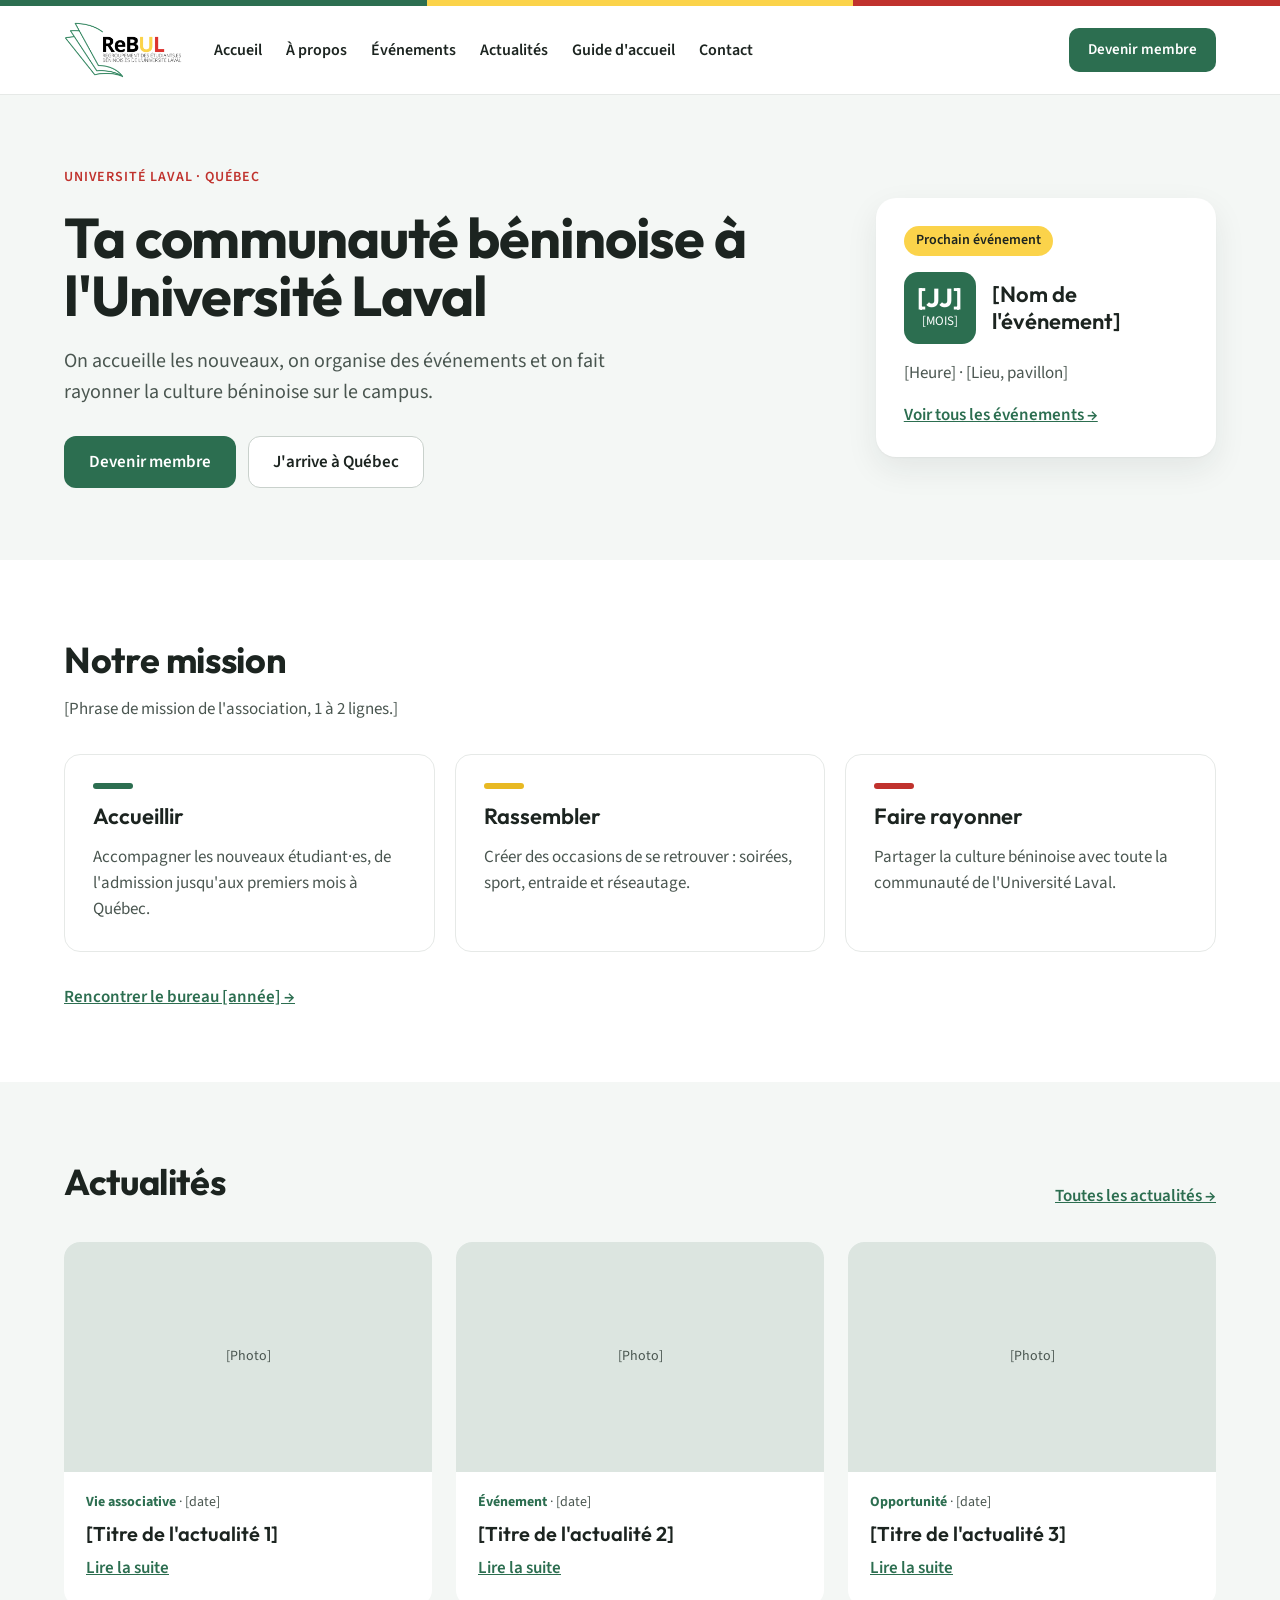
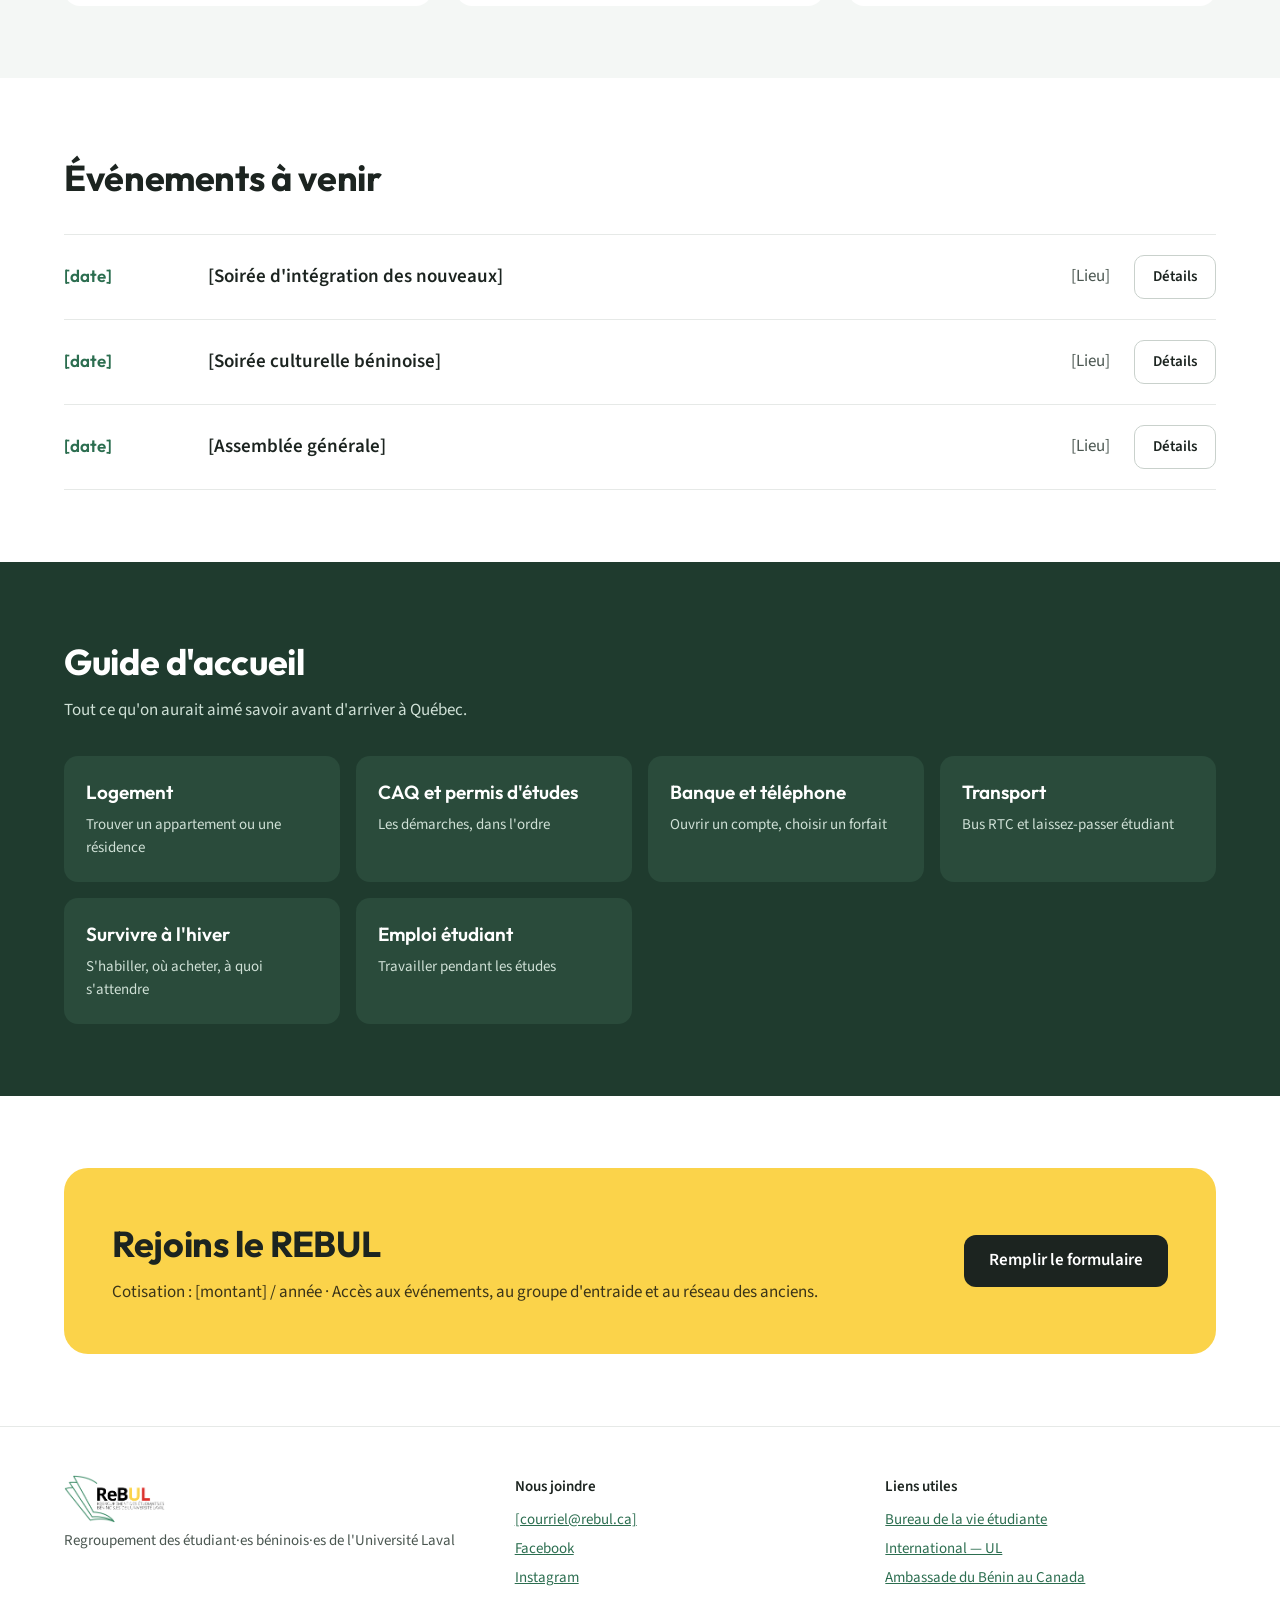
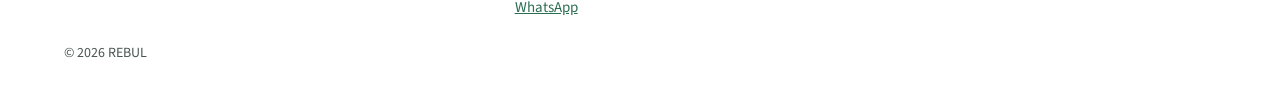
==== index.html @ 1919508f "Retirer le bouton Connexion de l'accueil" ====
<!doctype html>
<html lang="fr">
<head>
  <meta charset="utf-8">
  <meta name="viewport" content="width=device-width, initial-scale=1">
  <title>REBUL — Regroupement des étudiant·es béninois·es de l'Université Laval</title>
  <meta name="description" content="Le REBUL accueille les étudiant·es béninois·es à l'Université Laval, organise des événements et fait rayonner la culture béninoise sur le campus.">
  <link rel="icon" href="logo.png">
  <link rel="preconnect" href="https://fonts.googleapis.com">
  <link rel="preconnect" href="https://fonts.gstatic.com" crossorigin>
  <link href="https://fonts.googleapis.com/css2?family=Outfit:wght@500;600;700&family=Source+Sans+3:wght@400;600&display=swap" rel="stylesheet">
  <link rel="stylesheet" href="style.css">
</head>
<body>

<div class="tricolore" aria-hidden="true"><span></span><span></span><span></span></div>

<header class="entete">
  <div class="wrap">
    <a href="#accueil" class="logo"><img src="logo.png" alt="REBUL — Regroupement des étudiant·es béninois·es de l'Université Laval"></a>
    <nav class="nav" aria-label="Navigation principale">
      <a href="#accueil">Accueil</a>
      <a href="#apropos">À propos</a>
      <a href="#evenements">Événements</a>
      <a href="#actualites">Actualités</a>
      <a href="#guide">Guide d'accueil</a>
      <a href="#contact">Contact</a>
    </nav>
    <div class="actions">
      <a href="#adhesion" class="btn btn-plein">Devenir membre</a>
    </div>
  </div>
</header>

<main>
  <section id="accueil" class="section alt heros">
    <div class="wrap">
      <div class="heros-texte">
        <p class="surtitre">Université Laval · Québec</p>
        <h1>Ta communauté béninoise à l'Université Laval</h1>
        <p class="muted">On accueille les nouveaux, on organise des événements et on fait rayonner la culture béninoise sur le campus.</p>
        <div class="boutons">
          <a href="#adhesion" class="btn btn-lg btn-plein">Devenir membre</a>
          <a href="#guide" class="btn btn-lg btn-contour">J'arrive à Québec</a>
        </div>
      </div>
      <aside class="carte-evt" aria-label="Prochain événement">
        <span class="pastille">Prochain événement</span>
        <div class="evt-ligne">
          <div class="date-bloc"><b>[JJ]</b><small>[mois]</small></div>
          <h2>[Nom de l'événement]</h2>
        </div>
        <p class="muted">[Heure] · [Lieu, pavillon]</p>
        <a href="#evenements" class="lien-fort">Voir tous les événements →</a>
      </aside>
    </div>
  </section>

  <section id="apropos" class="section">
    <div class="wrap">
      <div class="intro">
        <h2 class="h2">Notre mission</h2>
        <p class="muted">[Phrase de mission de l'association, 1 à 2 lignes.]</p>
      </div>
      <div class="grille g3">
        <div class="valeur">
          <div class="barre" style="background: var(--vert)" aria-hidden="true"></div>
          <h3>Accueillir</h3>
          <p class="muted">Accompagner les nouveaux étudiant·es, de l'admission jusqu'aux premiers mois à Québec.</p>
        </div>
        <div class="valeur">
          <div class="barre" style="background: #E8B923" aria-hidden="true"></div>
          <h3>Rassembler</h3>
          <p class="muted">Créer des occasions de se retrouver : soirées, sport, entraide et réseautage.</p>
        </div>
        <div class="valeur">
          <div class="barre" style="background: var(--rouge)" aria-hidden="true"></div>
          <h3>Faire rayonner</h3>
          <p class="muted">Partager la culture béninoise avec toute la communauté de l'Université Laval.</p>
        </div>
      </div>
      <p style="margin-top: 32px"><a href="#apropos" class="lien-fort">Rencontrer le bureau [année] →</a></p>
    </div>
  </section>

  <section id="actualites" class="section alt">
    <div class="wrap">
      <div class="titre-ligne">
        <h2 class="h2">Actualités</h2>
        <a href="#actualites" class="lien-fort">Toutes les actualités →</a>
      </div>
      <div class="grille g-actu">
        <article class="actu">
          <div class="photo">[Photo]</div>
          <div class="corps">
            <p class="meta"><b>Vie associative</b> · [date]</p>
            <h3>[Titre de l'actualité 1]</h3>
            <a href="#actualites" class="lien-fort">Lire la suite</a>
          </div>
        </article>
        <article class="actu">
          <div class="photo">[Photo]</div>
          <div class="corps">
            <p class="meta"><b>Événement</b> · [date]</p>
            <h3>[Titre de l'actualité 2]</h3>
            <a href="#actualites" class="lien-fort">Lire la suite</a>
          </div>
        </article>
        <article class="actu">
          <div class="photo">[Photo]</div>
          <div class="corps">
            <p class="meta"><b>Opportunité</b> · [date]</p>
            <h3>[Titre de l'actualité 3]</h3>
            <a href="#actualites" class="lien-fort">Lire la suite</a>
          </div>
        </article>
      </div>
    </div>
  </section>

  <section id="evenements" class="section">
    <div class="wrap">
      <h2 class="h2" style="margin-bottom: 28px">Événements à venir</h2>
      <div class="evts">
        <div class="evt">
          <span class="quand">[date]</span>
          <span class="quoi">[Soirée d'intégration des nouveaux]</span>
          <span class="muted">[Lieu]</span>
          <a href="#evenements" class="btn btn-contour">Détails</a>
        </div>
        <div class="evt">
          <span class="quand">[date]</span>
          <span class="quoi">[Soirée culturelle béninoise]</span>
          <span class="muted">[Lieu]</span>
          <a href="#evenements" class="btn btn-contour">Détails</a>
        </div>
        <div class="evt">
          <span class="quand">[date]</span>
          <span class="quoi">[Assemblée générale]</span>
          <span class="muted">[Lieu]</span>
          <a href="#evenements" class="btn btn-contour">Détails</a>
        </div>
      </div>
    </div>
  </section>

  <section id="guide" class="section guide">
    <div class="wrap">
      <div class="intro">
        <h2 class="h2">Guide d'accueil</h2>
        <p class="muted">Tout ce qu'on aurait aimé savoir avant d'arriver à Québec.</p>
      </div>
      <div class="grille g-guide">
        <a href="#guide" class="tuile"><b>Logement</b><span>Trouver un appartement ou une résidence</span></a>
        <a href="#guide" class="tuile"><b>CAQ et permis d'études</b><span>Les démarches, dans l'ordre</span></a>
        <a href="#guide" class="tuile"><b>Banque et téléphone</b><span>Ouvrir un compte, choisir un forfait</span></a>
        <a href="#guide" class="tuile"><b>Transport</b><span>Bus RTC et laissez-passer étudiant</span></a>
        <a href="#guide" class="tuile"><b>Survivre à l'hiver</b><span>S'habiller, où acheter, à quoi s'attendre</span></a>
        <a href="#guide" class="tuile"><b>Emploi étudiant</b><span>Travailler pendant les études</span></a>
      </div>
    </div>
  </section>

  <section id="adhesion" class="section">
    <div class="wrap">
      <div class="bandeau">
        <div>
          <h2 class="h2">Rejoins le REBUL</h2>
          <p>Cotisation : [montant] / année · Accès aux événements, au groupe d'entraide et au réseau des anciens.</p>
        </div>
        <a href="#adhesion" class="btn btn-lg btn-noir">Remplir le formulaire</a>
      </div>
    </div>
  </section>
</main>

<footer id="contact" class="pied">
  <div class="wrap">
    <div class="cols">
      <div class="col">
        <img src="logo.png" alt="REBUL" class="logo-pied">
        <p class="muted">Regroupement des étudiant·es béninois·es de l'Université Laval</p>
      </div>
      <div class="col">
        <h3>Nous joindre</h3>
        <a href="mailto:[courriel@rebul.ca]">[courriel@rebul.ca]</a>
        <a href="#">Facebook</a>
        <a href="#">Instagram</a>
        <a href="#">WhatsApp</a>
      </div>
      <div class="col">
        <h3>Liens utiles</h3>
        <a href="https://www.bve.ulaval.ca/">Bureau de la vie étudiante</a>
        <a href="https://www.ulaval.ca/international">International — UL</a>
        <a href="#">Ambassade du Bénin au Canada</a>
      </div>
    </div>
    <p class="copy">© <span id="annee">2026</span> REBUL</p>
  </div>
</footer>

<script>document.getElementById('annee').textContent = new Date().getFullYear();</script>
</body>
</html>
---- style.css ----
:root {
  --vert: #2C6E50;
  --vert-fonce: #1F5039;
  --vert-nuit: #1F3B2E;
  --vert-carte: #2A4B3B;
  --jaune: #FBD34A;
  --rouge: #C0322D;
  --encre: #1C2420;
  --texte-2: #4A5650;
  --clair: #CFE0D6;
  --fond-2: #F4F7F5;
  --bord: #E6E9E7;
  --bord-2: #C9D1CC;
  --champ: #B9C3BD;
}

* { box-sizing: border-box; }
body {
  margin: 0;
  font-family: 'Source Sans 3', system-ui, sans-serif;
  color: var(--encre);
  background: #fff;
  font-size: 17px;
  line-height: 1.55;
}
h1, h2, h3 { font-family: 'Outfit', sans-serif; margin: 0; }
p { margin: 0; }
a { color: var(--vert); }
a:hover { color: var(--vert-fonce); }
img { max-width: 100%; }

.wrap { max-width: 1200px; margin: 0 auto; padding: 0 24px; }
.section { padding: 72px 0; }
.alt { background: var(--fond-2); }
.muted { color: var(--texte-2); }
.stack { display: flex; flex-direction: column; gap: 16px; }
.h2 { font-size: 36px; font-weight: 700; letter-spacing: -0.01em; }
.intro { max-width: 680px; display: flex; flex-direction: column; gap: 8px; margin-bottom: 32px; }
.lien-fort { font-weight: 600; }

.tricolore { display: flex; height: 6px; }
.tricolore span { flex: 1; }
.tricolore span:nth-child(1) { background: var(--vert); }
.tricolore span:nth-child(2) { background: var(--jaune); }
.tricolore span:nth-child(3) { background: var(--rouge); }

/* Boutons */
.btn {
  display: inline-flex; align-items: center; justify-content: center; gap: 8px;
  min-height: 44px; padding: 0 18px; border-radius: 10px;
  font: inherit; font-weight: 600; font-size: 15px; text-decoration: none; cursor: pointer;
  border: 1px solid transparent;
}
.btn-lg { min-height: 52px; padding: 0 24px; border-radius: 12px; font-size: 17px; }
.btn-plein { background: var(--vert); color: #fff; }
.btn-plein:hover { background: var(--vert-fonce); color: #fff; }
.btn-contour { background: #fff; border-color: var(--bord-2); color: var(--encre); }
.btn-contour:hover { border-color: var(--encre); color: var(--encre); }
.btn-noir { background: var(--encre); color: #fff; }
.btn-noir:hover { background: #000; color: #fff; }

/* En-tête */
.entete { border-bottom: 1px solid var(--bord); background: #fff; }
.entete .wrap { display: flex; flex-wrap: wrap; align-items: center; gap: 16px 32px; padding-top: 16px; padding-bottom: 16px; }
.entete .logo img { height: 56px; width: auto; display: block; }
.nav { flex: 1 1 400px; display: flex; flex-wrap: wrap; gap: 4px 24px; font-weight: 600; font-size: 16px; }
.nav a { color: var(--encre); text-decoration: none; padding: 10px 0; }
.nav a:hover { color: var(--vert); }
.actions { display: flex; gap: 12px; align-items: center; }

/* Héros */
.heros .wrap { display: flex; flex-wrap: wrap; gap: 48px; align-items: center; }
.heros-texte { flex: 999 1 520px; min-width: 0; display: flex; flex-direction: column; gap: 20px; }
.surtitre { font-weight: 600; color: var(--rouge); letter-spacing: 0.06em; text-transform: uppercase; font-size: 14px; }
.heros h1 { font-weight: 700; font-size: clamp(38px, 6vw, 56px); line-height: 1.05; letter-spacing: -0.02em; }
.heros-texte .muted { font-size: 20px; max-width: 560px; }
.boutons { display: flex; flex-wrap: wrap; gap: 12px; margin-top: 8px; }

.carte-evt {
  flex: 1 1 340px; background: #fff; border-radius: 20px; padding: 28px;
  box-shadow: 0 1px 2px rgba(0,0,0,.04), 0 12px 32px rgba(28,36,32,.08);
  display: flex; flex-direction: column; gap: 16px;
}
.pastille { align-self: flex-start; padding: 4px 12px; border-radius: 999px; background: var(--jaune); font-weight: 600; font-size: 14px; }
.evt-ligne { display: flex; gap: 16px; align-items: center; }
.date-bloc {
  width: 72px; height: 72px; border-radius: 14px; background: var(--vert); color: #fff; flex-shrink: 0;
  display: flex; flex-direction: column; align-items: center; justify-content: center;
}
.date-bloc b { font-family: 'Outfit', sans-serif; font-size: 26px; line-height: 1; }
.date-bloc small { font-size: 13px; text-transform: uppercase; }
.carte-evt h2 { font-size: 22px; font-weight: 600; line-height: 1.25; }

/* Grilles */
.grille { display: grid; gap: 20px; }
.g3 { grid-template-columns: repeat(auto-fit, minmax(260px, 1fr)); }
.g-actu { grid-template-columns: repeat(auto-fit, minmax(280px, 1fr)); gap: 24px; }
.g-guide { grid-template-columns: repeat(auto-fit, minmax(240px, 1fr)); gap: 16px; }

.valeur { padding: 28px; border-radius: 16px; border: 1px solid var(--bord); display: flex; flex-direction: column; gap: 10px; }
.valeur .barre { width: 40px; height: 6px; border-radius: 3px; }
.valeur h3 { font-size: 22px; font-weight: 600; }

.titre-ligne { display: flex; flex-wrap: wrap; justify-content: space-between; align-items: flex-end; gap: 12px; margin-bottom: 32px; }

.actu { background: #fff; border-radius: 16px; overflow: hidden; display: flex; flex-direction: column; }
.actu .photo { aspect-ratio: 16 / 10; background: #DCE5E0; display: flex; align-items: center; justify-content: center; color: var(--texte-2); font-size: 14px; }
.actu .photo img { width: 100%; height: 100%; object-fit: cover; }
.actu .corps { padding: 20px 22px 24px; display: flex; flex-direction: column; gap: 8px; }
.actu .meta { font-size: 14px; color: var(--texte-2); }
.actu .meta b { color: var(--vert); }
.actu h3 { font-size: 20px; font-weight: 600; line-height: 1.3; }

.evts { border-top: 1px solid var(--bord); }
.evt { display: flex; flex-wrap: wrap; align-items: center; gap: 12px 24px; padding: 20px 0; border-bottom: 1px solid var(--bord); }
.evt .quand { font-family: 'Outfit', sans-serif; font-weight: 600; color: var(--vert); min-width: 120px; }
.evt .quoi { flex: 1 1 280px; font-weight: 600; font-size: 19px; }

.guide { background: var(--vert-nuit); color: #fff; }
.guide .muted { color: var(--clair); }
.tuile { display: flex; flex-direction: column; gap: 6px; padding: 22px; border-radius: 14px; background: var(--vert-carte); color: #fff; text-decoration: none; }
.tuile:hover { background: #335A47; color: #fff; }
.tuile b { font-family: 'Outfit', sans-serif; font-size: 19px; font-weight: 600; }
.tuile span { color: var(--clair); font-size: 15px; }

.bandeau { background: var(--jaune); border-radius: 24px; padding: 48px; display: flex; flex-wrap: wrap; gap: 24px; align-items: center; justify-content: space-between; }
.bandeau > div { flex: 1 1 420px; display: flex; flex-direction: column; gap: 8px; }
.bandeau p { color: #3A3418; }

.pied { border-top: 1px solid var(--bord); }
.pied .cols { display: flex; flex-wrap: wrap; gap: 40px; justify-content: space-between; padding: 48px 0 24px; }
.pied .col { flex: 1 1 200px; display: flex; flex-direction: column; gap: 6px; font-size: 15px; }
.pied .col:first-child { flex-basis: 280px; }
.pied h3 { font-family: inherit; font-size: 15px; font-weight: 600; margin-bottom: 4px; }
.pied .logo-pied { height: 48px; width: auto; align-self: flex-start; }
.pied .copy { padding-bottom: 32px; color: var(--texte-2); font-size: 14px; }

/* Formulaires */
.champ { display: flex; flex-direction: column; gap: 6px; }
.champ label, .champ .etiquette { font-weight: 600; font-size: 15px; }
.champ input, .champ select, .champ textarea {
  height: 48px; padding: 0 14px; border-radius: 10px; border: 1px solid var(--champ);
  font: inherit; font-size: 16px; color: var(--encre); background: #fff;
}
.champ textarea { height: auto; padding: 14px; resize: vertical; }
.champ input:focus, .champ select:focus, .champ textarea:focus { outline: 2px solid var(--vert); outline-offset: 1px; }

/* Connexion */
.connexion { min-height: 100vh; display: flex; flex-wrap: wrap; }
.connexion .gauche { flex: 1 1 420px; background: var(--vert-nuit); color: #fff; padding: 56px 48px; display: flex; flex-direction: column; justify-content: space-between; gap: 40px; }
.connexion .gauche a { color: var(--clair); text-decoration: none; font-weight: 600; font-size: 15px; }
.connexion .gauche h1 { font-size: 44px; line-height: 1.1; letter-spacing: -0.02em; }
.connexion .gauche p { color: var(--clair); font-size: 19px; }
.connexion .gauche .tricolore { width: 120px; border-radius: 3px; overflow: hidden; }
.connexion .droite { flex: 1 1 420px; display: flex; align-items: center; justify-content: center; padding: 56px 24px; }
.connexion form { width: 100%; max-width: 400px; display: flex; flex-direction: column; gap: 20px; }
.connexion form img { height: 64px; width: auto; align-self: flex-start; }
.case { display: flex; align-items: center; gap: 10px; font-size: 15px; min-height: 44px; }
.case input { width: 18px; height: 18px; accent-color: var(--vert); }

/* Publier */
.admin { background: var(--fond-2); min-height: 100vh; font-size: 16px; }
.admin-entete { background: #fff; border-bottom: 1px solid var(--bord); padding: 12px 24px; display: flex; flex-wrap: wrap; align-items: center; justify-content: space-between; gap: 12px; }
.admin-entete img { height: 40px; width: auto; }
.admin-entete .gauche, .admin-entete .droite { display: flex; align-items: center; gap: 16px; }
.avatar { width: 36px; height: 36px; border-radius: 50%; background: var(--jaune); display: flex; align-items: center; justify-content: center; font-weight: 600; font-size: 14px; }
.admin-corps { display: flex; flex-wrap: wrap; gap: 24px; padding: 24px; max-width: 1360px; margin: 0 auto; }
.admin-menu { flex: 1 1 200px; display: flex; flex-direction: column; gap: 4px; }
.admin-menu a { display: flex; align-items: center; min-height: 44px; padding: 0 14px; border-radius: 10px; color: var(--encre); text-decoration: none; font-weight: 600; }
.admin-menu a:hover { background: #E6ECE8; }
.admin-menu a.actif { background: var(--vert); color: #fff; }
.admin-main { flex: 999 1 560px; min-width: 0; display: flex; flex-direction: column; gap: 20px; }
.admin-main h1 { font-size: 30px; }
.panneau { background: #fff; border-radius: 16px; padding: 28px; display: flex; flex-direction: column; gap: 20px; }
.deux { display: grid; grid-template-columns: repeat(auto-fit, minmax(200px, 1fr)); gap: 16px; }
.depot { display: flex; flex-direction: column; align-items: center; justify-content: center; gap: 6px; height: 140px; border-radius: 12px; border: 2px dashed var(--champ); background: #F8FAF9; color: var(--texte-2); cursor: pointer; text-align: center; }
.depot b { color: var(--vert); }
.depot input { display: none; }
.editeur { border: 1px solid var(--champ); border-radius: 10px; overflow: hidden; }
.outils { display: flex; gap: 2px; padding: 6px; border-bottom: 1px solid var(--bord); background: #F8FAF9; }
.outils button { width: 44px; height: 36px; border: none; background: transparent; border-radius: 6px; cursor: pointer; color: var(--encre); font: inherit; display: flex; align-items: center; justify-content: center; }
.outils button:hover { background: #E6ECE8; }
.editeur textarea { display: block; width: 100%; border: none; padding: 14px; font: inherit; resize: vertical; }
.editeur textarea:focus { outline: none; }
.admin-cote { flex: 1 1 280px; display: flex; flex-direction: column; gap: 12px; }
.admin-cote h2 { font-size: 20px; font-weight: 600; }
.pub { background: #fff; border-radius: 12px; padding: 14px 16px; display: flex; flex-direction: column; gap: 6px; }
.pub b { font-weight: 600; }
.pub div { display: flex; justify-content: space-between; align-items: center; font-size: 14px; color: var(--texte-2); }
.etat { padding: 2px 10px; border-radius: 999px; font-weight: 600; }
.etat-ok { background: #DDEFE5; color: var(--vert-fonce); }
.etat-brouillon { background: #FDF0C2; color: #5C4A08; }
.avis { background: #FDF0C2; color: #5C4A08; border-radius: 10px; padding: 12px 16px; font-size: 15px; }

@media (max-width: 600px) {
  .section { padding: 48px 0; }
  .bandeau { padding: 32px 24px; }
  .connexion .gauche { padding: 40px 24px; }
  .connexion .gauche h1 { font-size: 34px; }
}
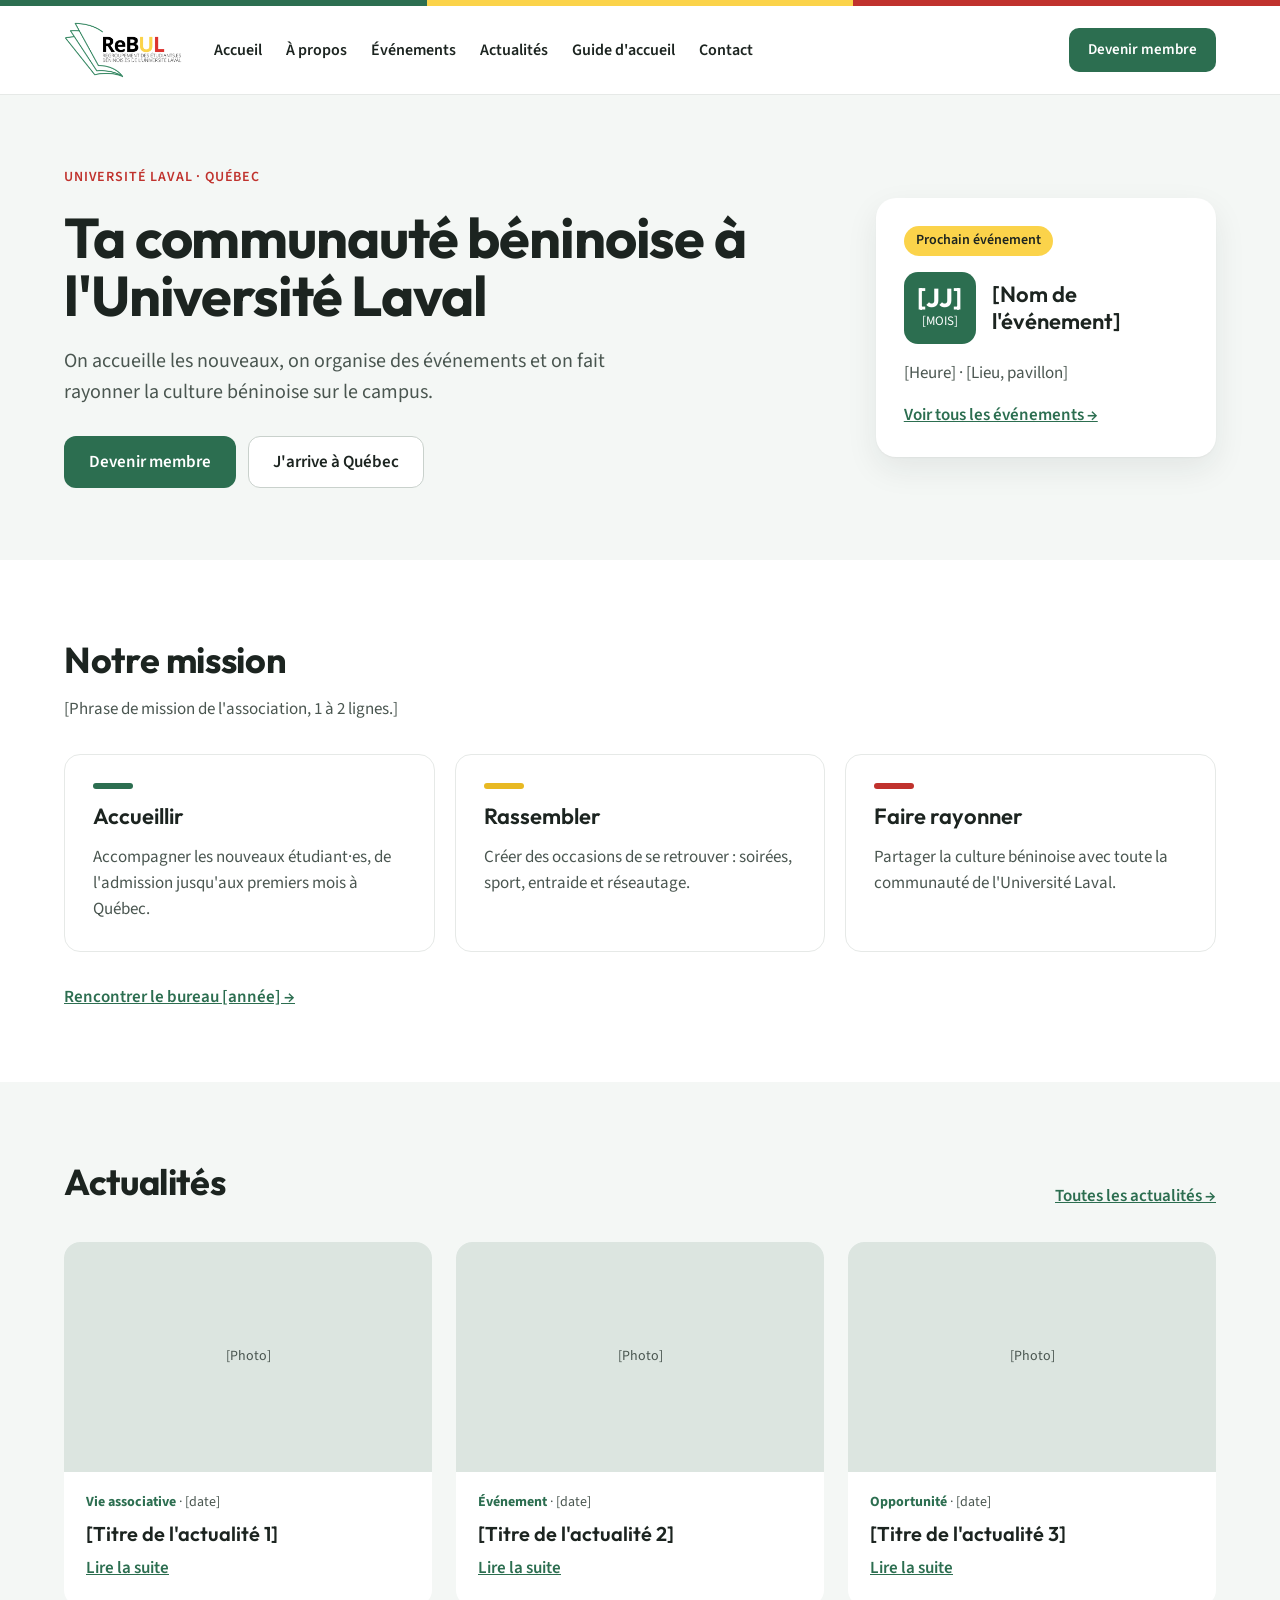
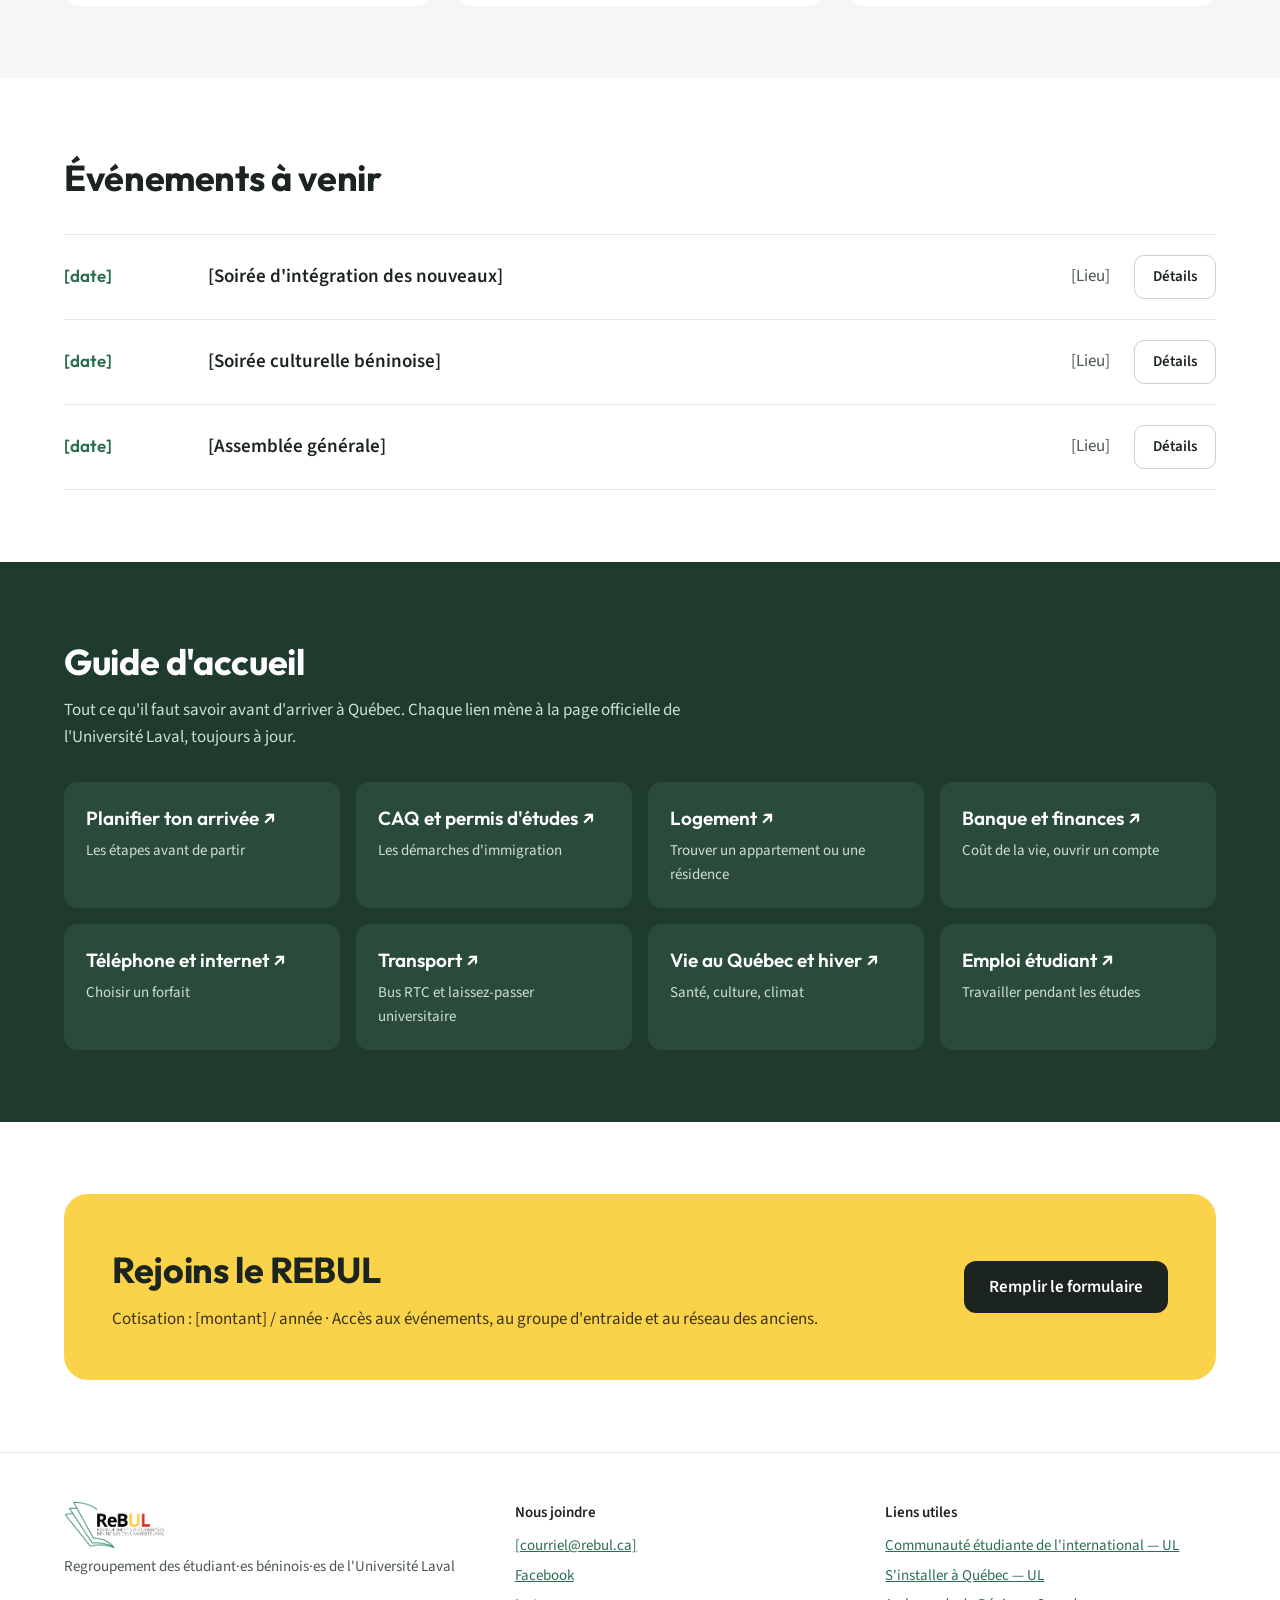
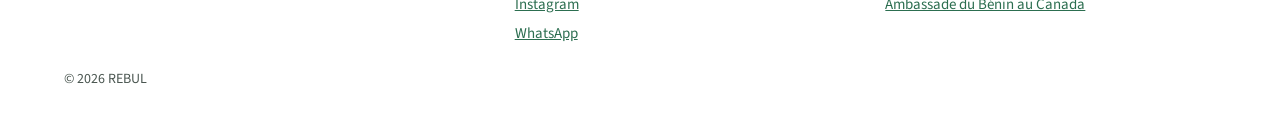
==== commit a7c4d1b2: "Guide d'accueil : liens vers les pages officielles de l'Université Laval" ====
--- a/index.html
+++ b/index.html
@@ -148,15 +148,17 @@
     <div class="wrap">
       <div class="intro">
         <h2 class="h2">Guide d'accueil</h2>
-        <p class="muted">Tout ce qu'on aurait aimé savoir avant d'arriver à Québec.</p>
+        <p class="muted">Tout ce qu'il faut savoir avant d'arriver à Québec. Chaque lien mène à la page officielle de l'Université Laval, toujours à jour.</p>
       </div>
       <div class="grille g-guide">
-        <a href="#guide" class="tuile"><b>Logement</b><span>Trouver un appartement ou une résidence</span></a>
-        <a href="#guide" class="tuile"><b>CAQ et permis d'études</b><span>Les démarches, dans l'ordre</span></a>
-        <a href="#guide" class="tuile"><b>Banque et téléphone</b><span>Ouvrir un compte, choisir un forfait</span></a>
-        <a href="#guide" class="tuile"><b>Transport</b><span>Bus RTC et laissez-passer étudiant</span></a>
-        <a href="#guide" class="tuile"><b>Survivre à l'hiver</b><span>S'habiller, où acheter, à quoi s'attendre</span></a>
-        <a href="#guide" class="tuile"><b>Emploi étudiant</b><span>Travailler pendant les études</span></a>
+        <a href="https://www.ulaval.ca/espace-etudiant/communaute-etudiante-de-linternational/planifier-votre-arrivee-au-canada" target="_blank" rel="noopener" class="tuile"><b>Planifier ton arrivée ↗</b><span>Les étapes avant de partir</span></a>
+        <a href="https://www.ulaval.ca/international/immigration/programme-detudes-ou-dechange-de-plus-de-6-mois" target="_blank" rel="noopener" class="tuile"><b>CAQ et permis d'études ↗</b><span>Les démarches d'immigration</span></a>
+        <a href="https://www.ulaval.ca/espace-etudiant/sinstaller-a-quebec/trouver-un-logement" target="_blank" rel="noopener" class="tuile"><b>Logement ↗</b><span>Trouver un appartement ou une résidence</span></a>
+        <a href="https://www.ulaval.ca/espace-etudiant/communaute-etudiante-de-linternational/vie-et-culture-au-quebec/gestion-de-ses-finances-au-quebec" target="_blank" rel="noopener" class="tuile"><b>Banque et finances ↗</b><span>Coût de la vie, ouvrir un compte</span></a>
+        <a href="https://www.ulaval.ca/espace-etudiant/sinstaller-a-quebec/internet-et-telephonie" target="_blank" rel="noopener" class="tuile"><b>Téléphone et internet ↗</b><span>Choisir un forfait</span></a>
+        <a href="https://www.ulaval.ca/espace-etudiant/transport-et-deplacements" target="_blank" rel="noopener" class="tuile"><b>Transport ↗</b><span>Bus RTC et laissez-passer universitaire</span></a>
+        <a href="https://www.ulaval.ca/espace-etudiant/communaute-etudiante-de-linternational/vie-et-culture-au-quebec" target="_blank" rel="noopener" class="tuile"><b>Vie au Québec et hiver ↗</b><span>Santé, culture, climat</span></a>
+        <a href="https://www.ulaval.ca/international/immigration/travailler-durant-vos-etudes" target="_blank" rel="noopener" class="tuile"><b>Emploi étudiant ↗</b><span>Travailler pendant les études</span></a>
       </div>
     </div>
   </section>
@@ -190,8 +192,8 @@
       </div>
       <div class="col">
         <h3>Liens utiles</h3>
-        <a href="https://www.bve.ulaval.ca/">Bureau de la vie étudiante</a>
-        <a href="https://www.ulaval.ca/international">International — UL</a>
+        <a href="https://www.ulaval.ca/espace-etudiant/communaute-etudiante-de-linternational" target="_blank" rel="noopener">Communauté étudiante de l'international — UL</a>
+        <a href="https://www.ulaval.ca/espace-etudiant/sinstaller-a-quebec" target="_blank" rel="noopener">S'installer à Québec — UL</a>
         <a href="#">Ambassade du Bénin au Canada</a>
       </div>
     </div>
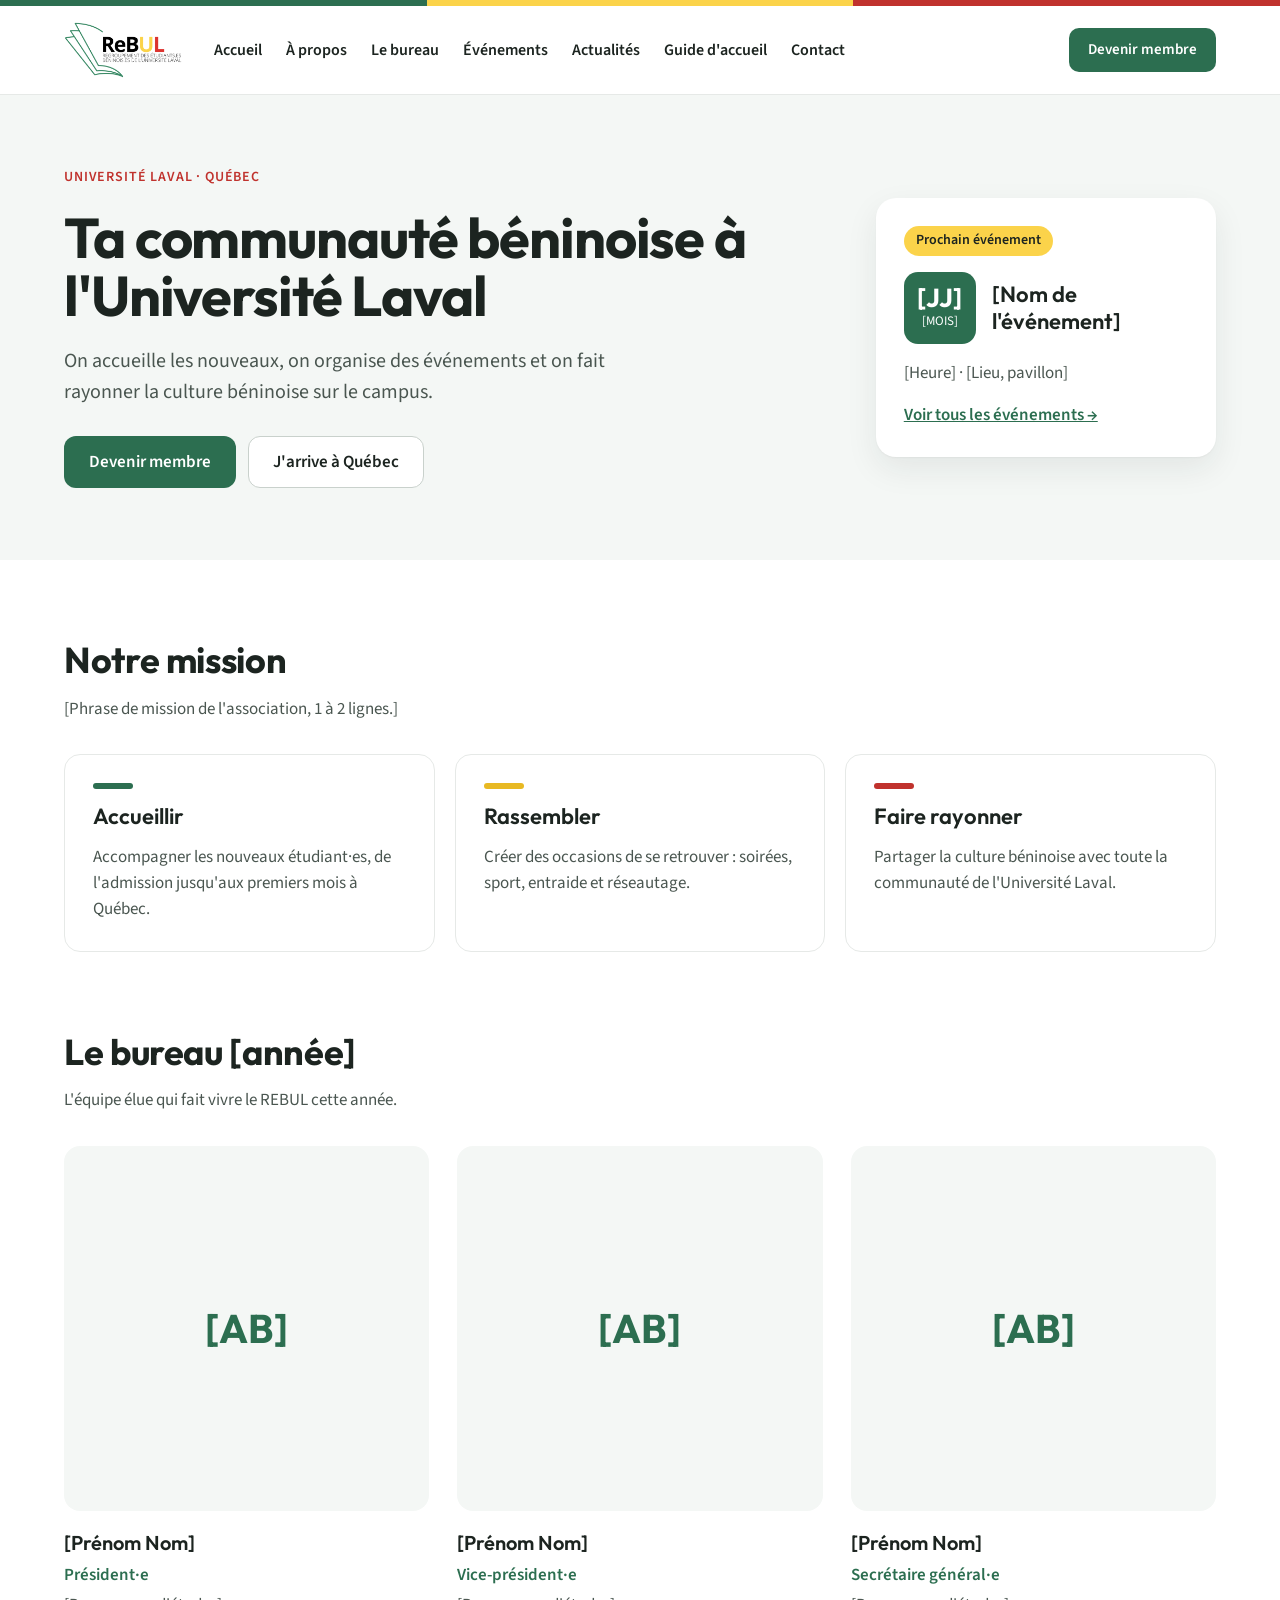
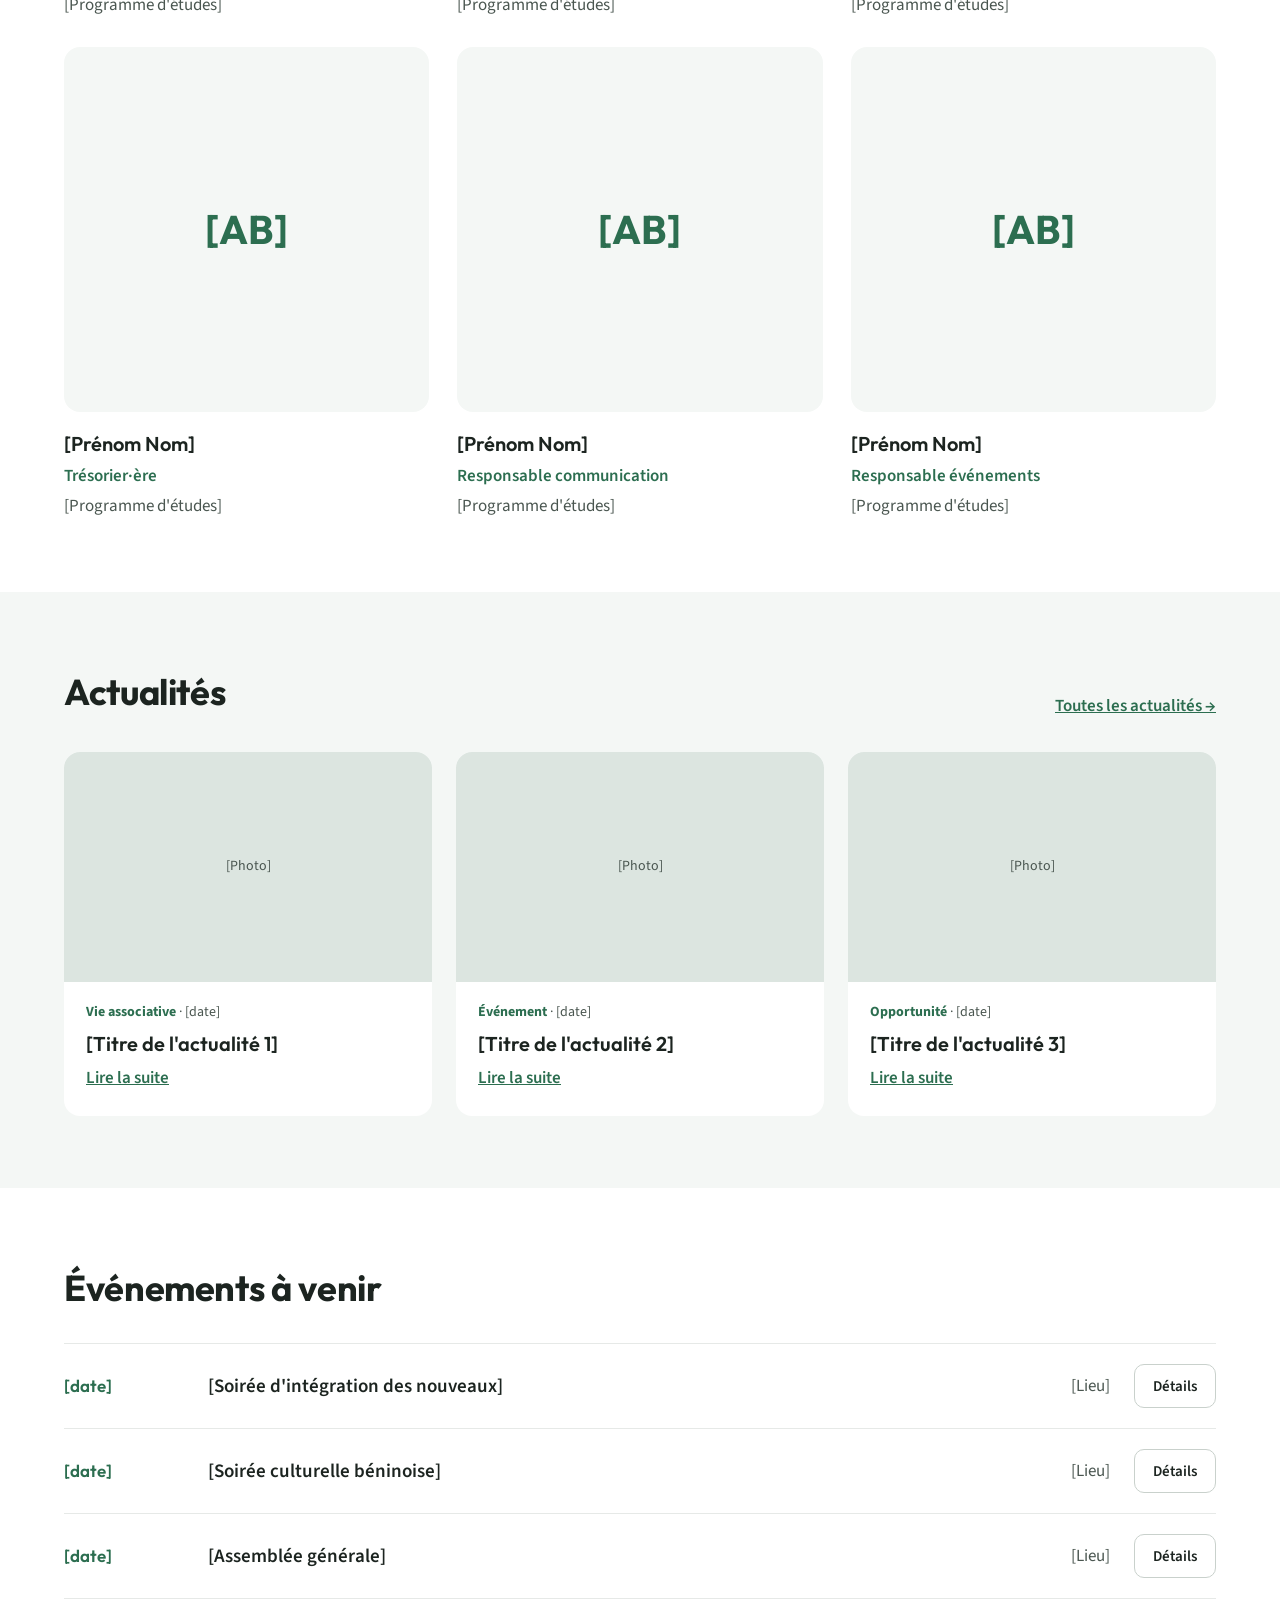
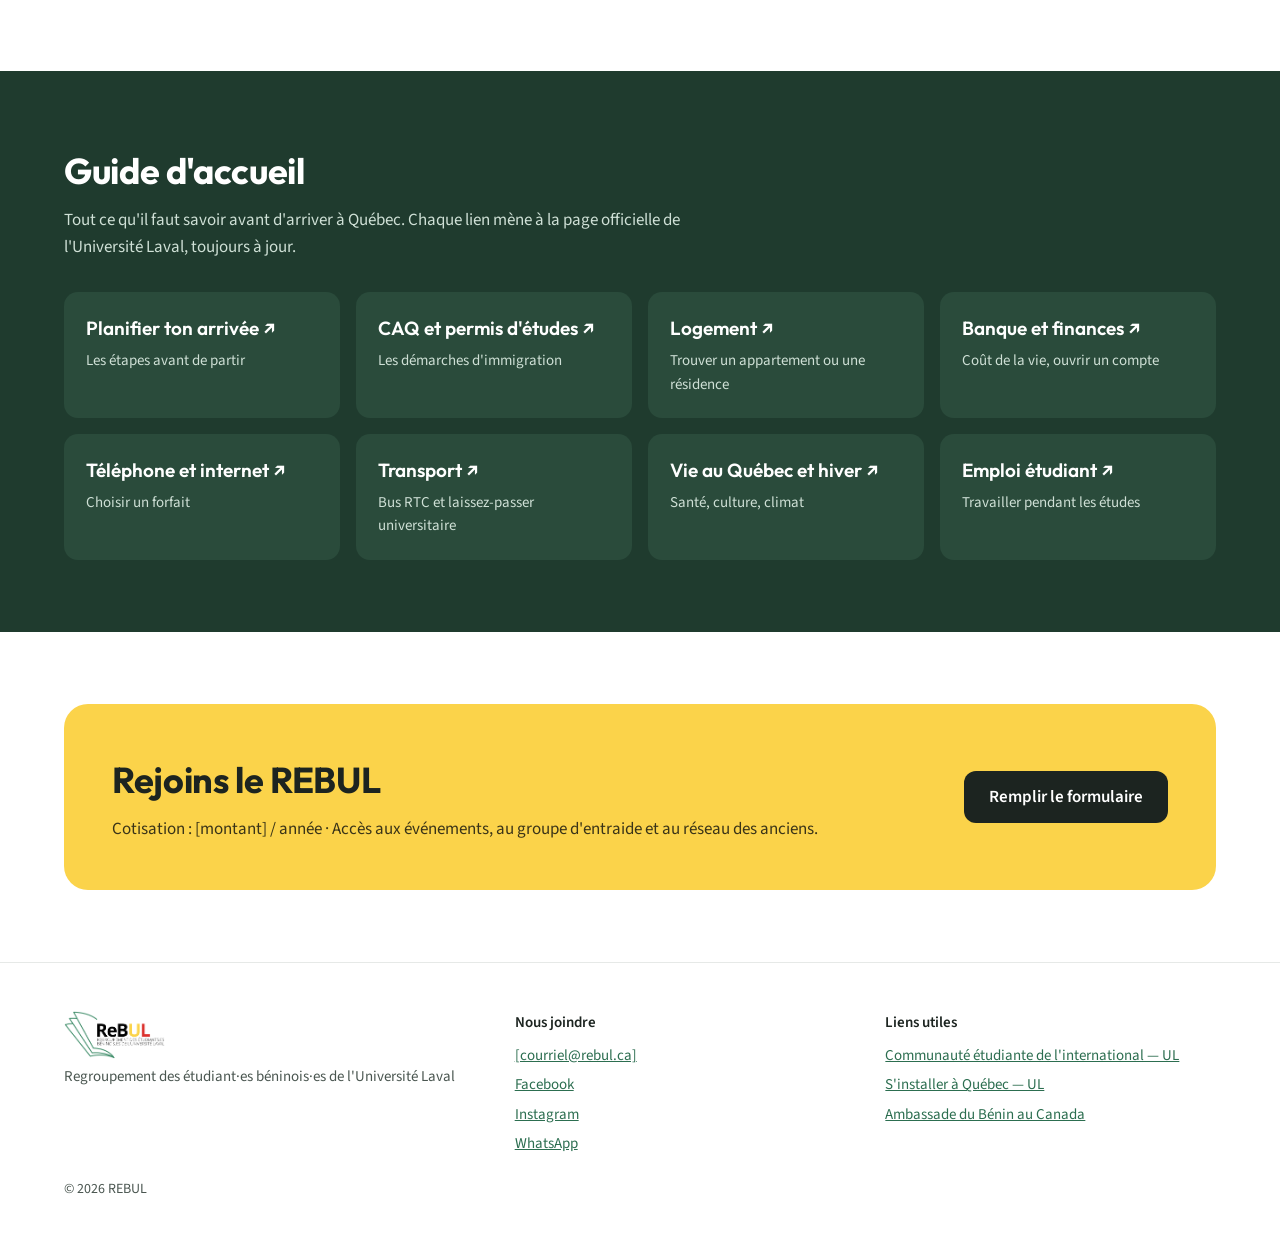
==== commit 0e11e603: "Ajouter la section Le bureau avec photos" ====
--- a/index.html
+++ b/index.html
@@ -21,6 +21,7 @@
     <nav class="nav" aria-label="Navigation principale">
       <a href="#accueil">Accueil</a>
       <a href="#apropos">À propos</a>
+      <a href="#bureau">Le bureau</a>
       <a href="#evenements">Événements</a>
       <a href="#actualites">Actualités</a>
       <a href="#guide">Guide d'accueil</a>
@@ -79,7 +80,55 @@
           <p class="muted">Partager la culture béninoise avec toute la communauté de l'Université Laval.</p>
         </div>
       </div>
-      <p style="margin-top: 32px"><a href="#apropos" class="lien-fort">Rencontrer le bureau [année] →</a></p>
+    </div>
+  </section>
+
+  <!-- BUREAU : pour mettre une photo, déposer le fichier sur GitHub avec le nom indiqué dans src (ex. bureau-president.jpg).
+       Tant que la photo n'existe pas, les initiales s'affichent. -->
+  <section id="bureau" class="section">
+    <div class="wrap">
+      <div class="intro">
+        <h2 class="h2">Le bureau [année]</h2>
+        <p class="muted">L'équipe élue qui fait vivre le REBUL cette année.</p>
+      </div>
+      <div class="grille g-bureau">
+        <article class="membre">
+          <div class="membre-photo"><span aria-hidden="true">[AB]</span><img src="bureau-president.jpg" alt="Photo de [Prénom Nom]" onerror="this.remove()"></div>
+          <h3>[Prénom Nom]</h3>
+          <p class="role">Président·e</p>
+          <p class="muted">[Programme d'études]</p>
+        </article>
+        <article class="membre">
+          <div class="membre-photo"><span aria-hidden="true">[AB]</span><img src="bureau-vice-president.jpg" alt="Photo de [Prénom Nom]" onerror="this.remove()"></div>
+          <h3>[Prénom Nom]</h3>
+          <p class="role">Vice-président·e</p>
+          <p class="muted">[Programme d'études]</p>
+        </article>
+        <article class="membre">
+          <div class="membre-photo"><span aria-hidden="true">[AB]</span><img src="bureau-secretaire.jpg" alt="Photo de [Prénom Nom]" onerror="this.remove()"></div>
+          <h3>[Prénom Nom]</h3>
+          <p class="role">Secrétaire général·e</p>
+          <p class="muted">[Programme d'études]</p>
+        </article>
+        <article class="membre">
+          <div class="membre-photo"><span aria-hidden="true">[AB]</span><img src="bureau-tresorier.jpg" alt="Photo de [Prénom Nom]" onerror="this.remove()"></div>
+          <h3>[Prénom Nom]</h3>
+          <p class="role">Trésorier·ère</p>
+          <p class="muted">[Programme d'études]</p>
+        </article>
+        <article class="membre">
+          <div class="membre-photo"><span aria-hidden="true">[AB]</span><img src="bureau-communication.jpg" alt="Photo de [Prénom Nom]" onerror="this.remove()"></div>
+          <h3>[Prénom Nom]</h3>
+          <p class="role">Responsable communication</p>
+          <p class="muted">[Programme d'études]</p>
+        </article>
+        <article class="membre">
+          <div class="membre-photo"><span aria-hidden="true">[AB]</span><img src="bureau-evenements.jpg" alt="Photo de [Prénom Nom]" onerror="this.remove()"></div>
+          <h3>[Prénom Nom]</h3>
+          <p class="role">Responsable événements</p>
+          <p class="muted">[Programme d'études]</p>
+        </article>
+      </div>
     </div>
   </section>
 
--- a/style.css
+++ b/style.css
@@ -100,6 +100,18 @@
 .valeur { padding: 28px; border-radius: 16px; border: 1px solid var(--bord); display: flex; flex-direction: column; gap: 10px; }
 .valeur .barre { width: 40px; height: 6px; border-radius: 3px; }
 .valeur h3 { font-size: 22px; font-weight: 600; }
+
+.g-bureau { grid-template-columns: repeat(auto-fill, minmax(min(300px, 100%), 1fr)); gap: 28px; }
+#bureau { padding-top: 0; }
+.membre { display: flex; flex-direction: column; gap: 4px; }
+.membre-photo {
+  position: relative; aspect-ratio: 1 / 1; border-radius: 16px; overflow: hidden; margin-bottom: 12px;
+  background: var(--fond-2); display: flex; align-items: center; justify-content: center;
+}
+.membre-photo span { font-family: 'Outfit', sans-serif; font-weight: 700; font-size: 40px; color: var(--vert); }
+.membre-photo img { position: absolute; inset: 0; width: 100%; height: 100%; object-fit: cover; }
+.membre h3 { font-size: 20px; font-weight: 600; }
+.membre .role { font-weight: 600; color: var(--vert); }
 
 .titre-ligne { display: flex; flex-wrap: wrap; justify-content: space-between; align-items: flex-end; gap: 12px; margin-bottom: 32px; }
 
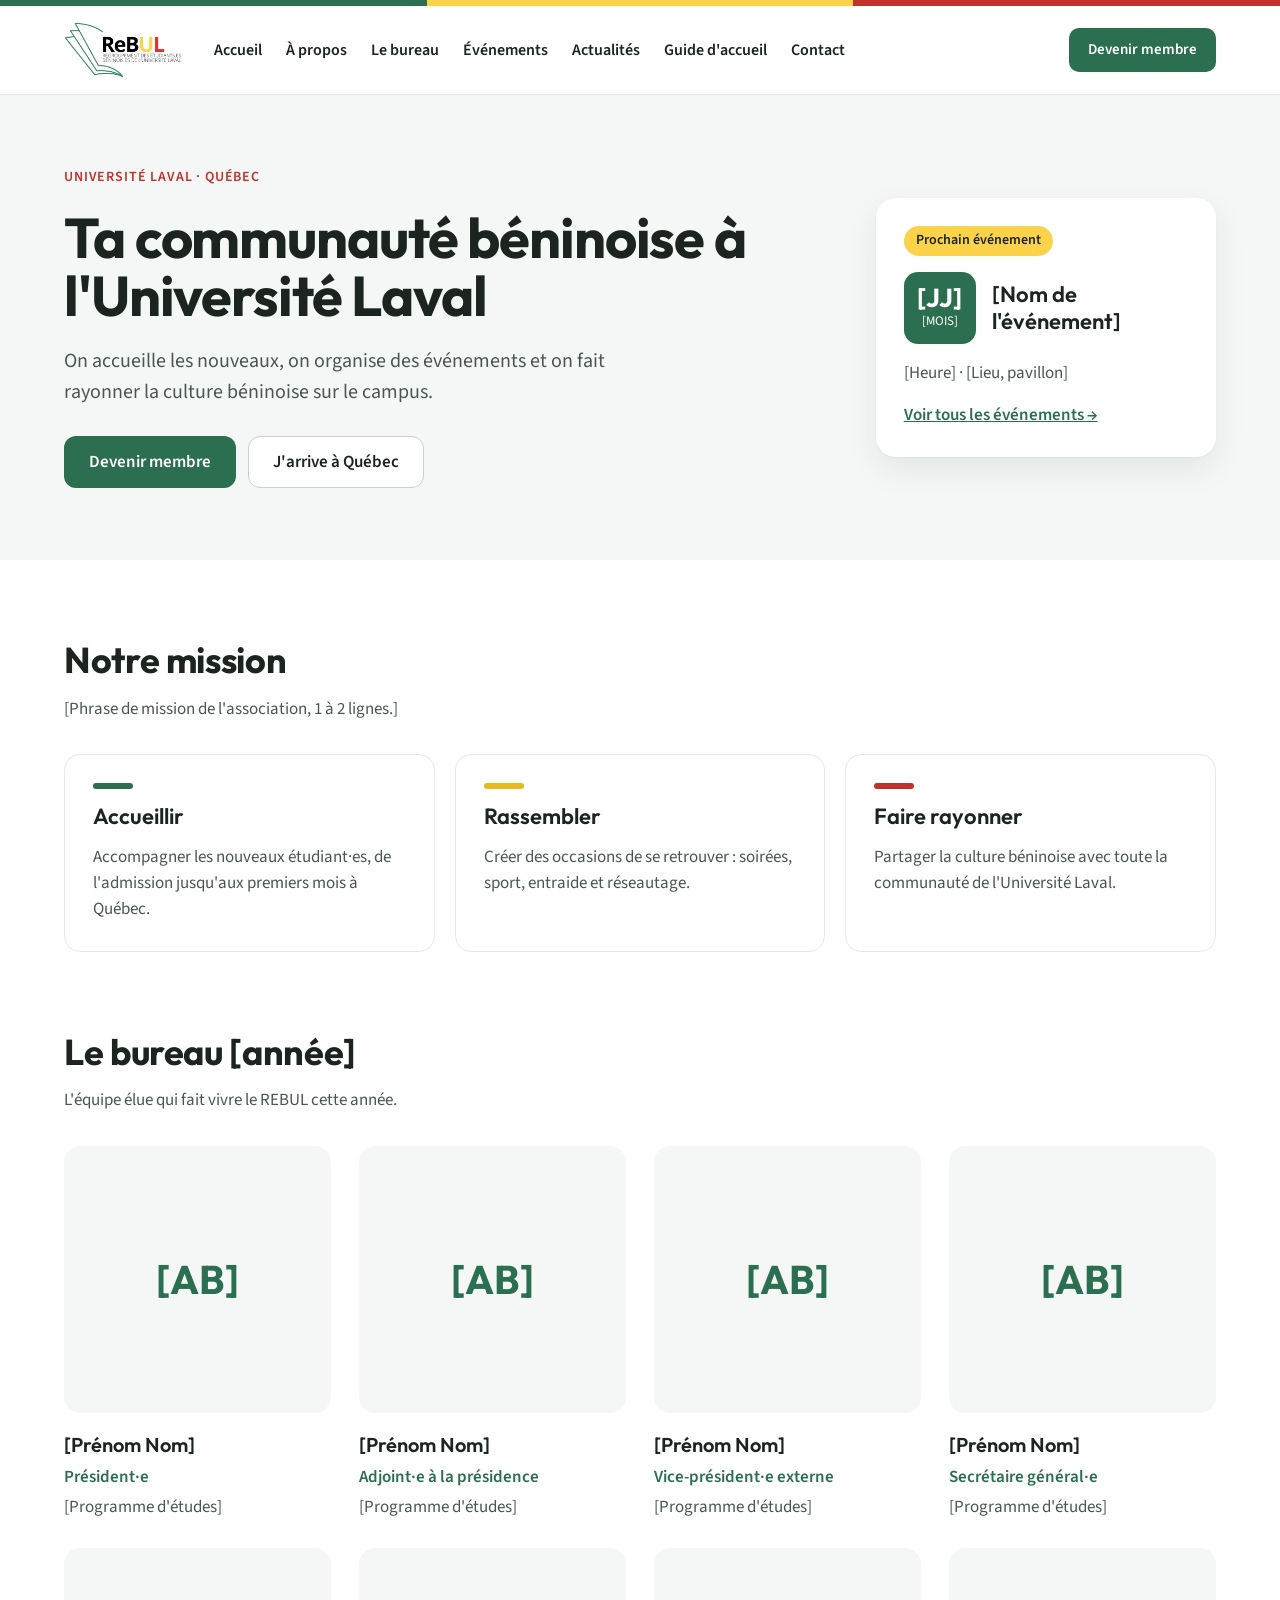
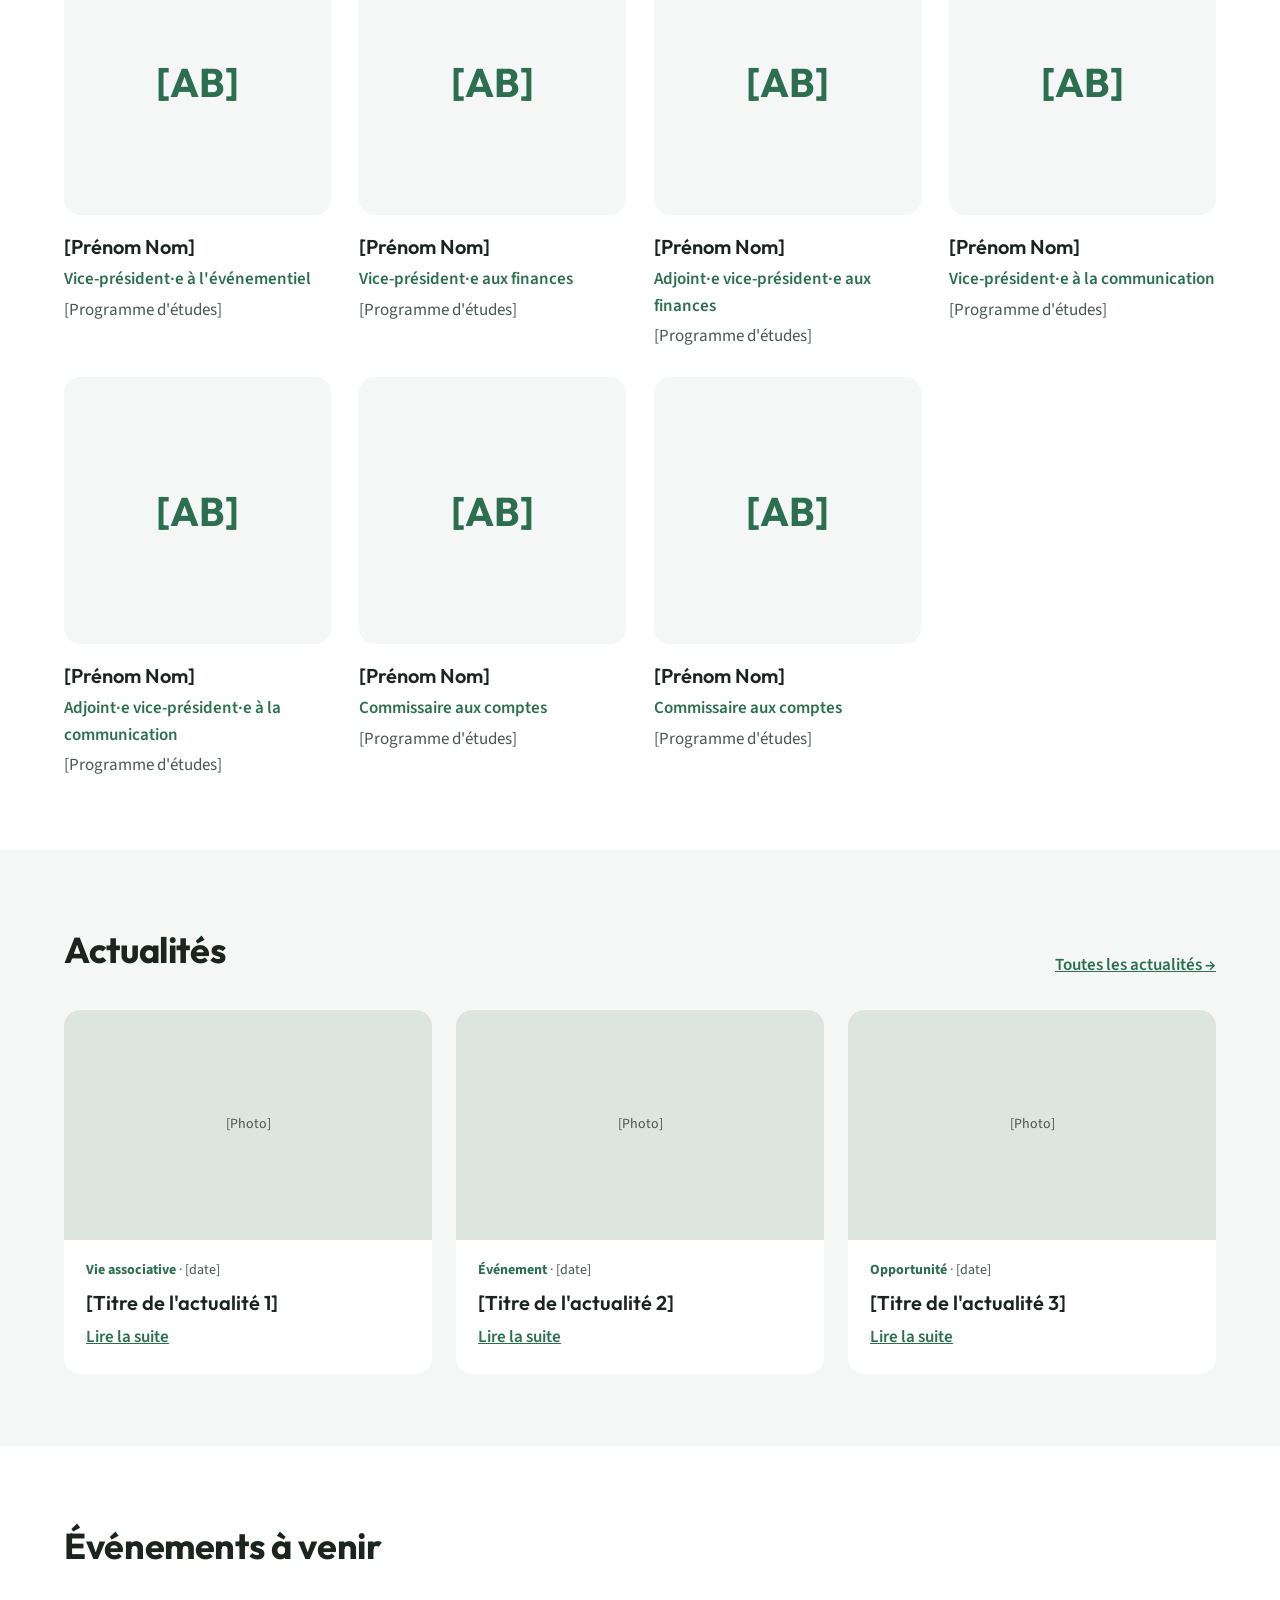
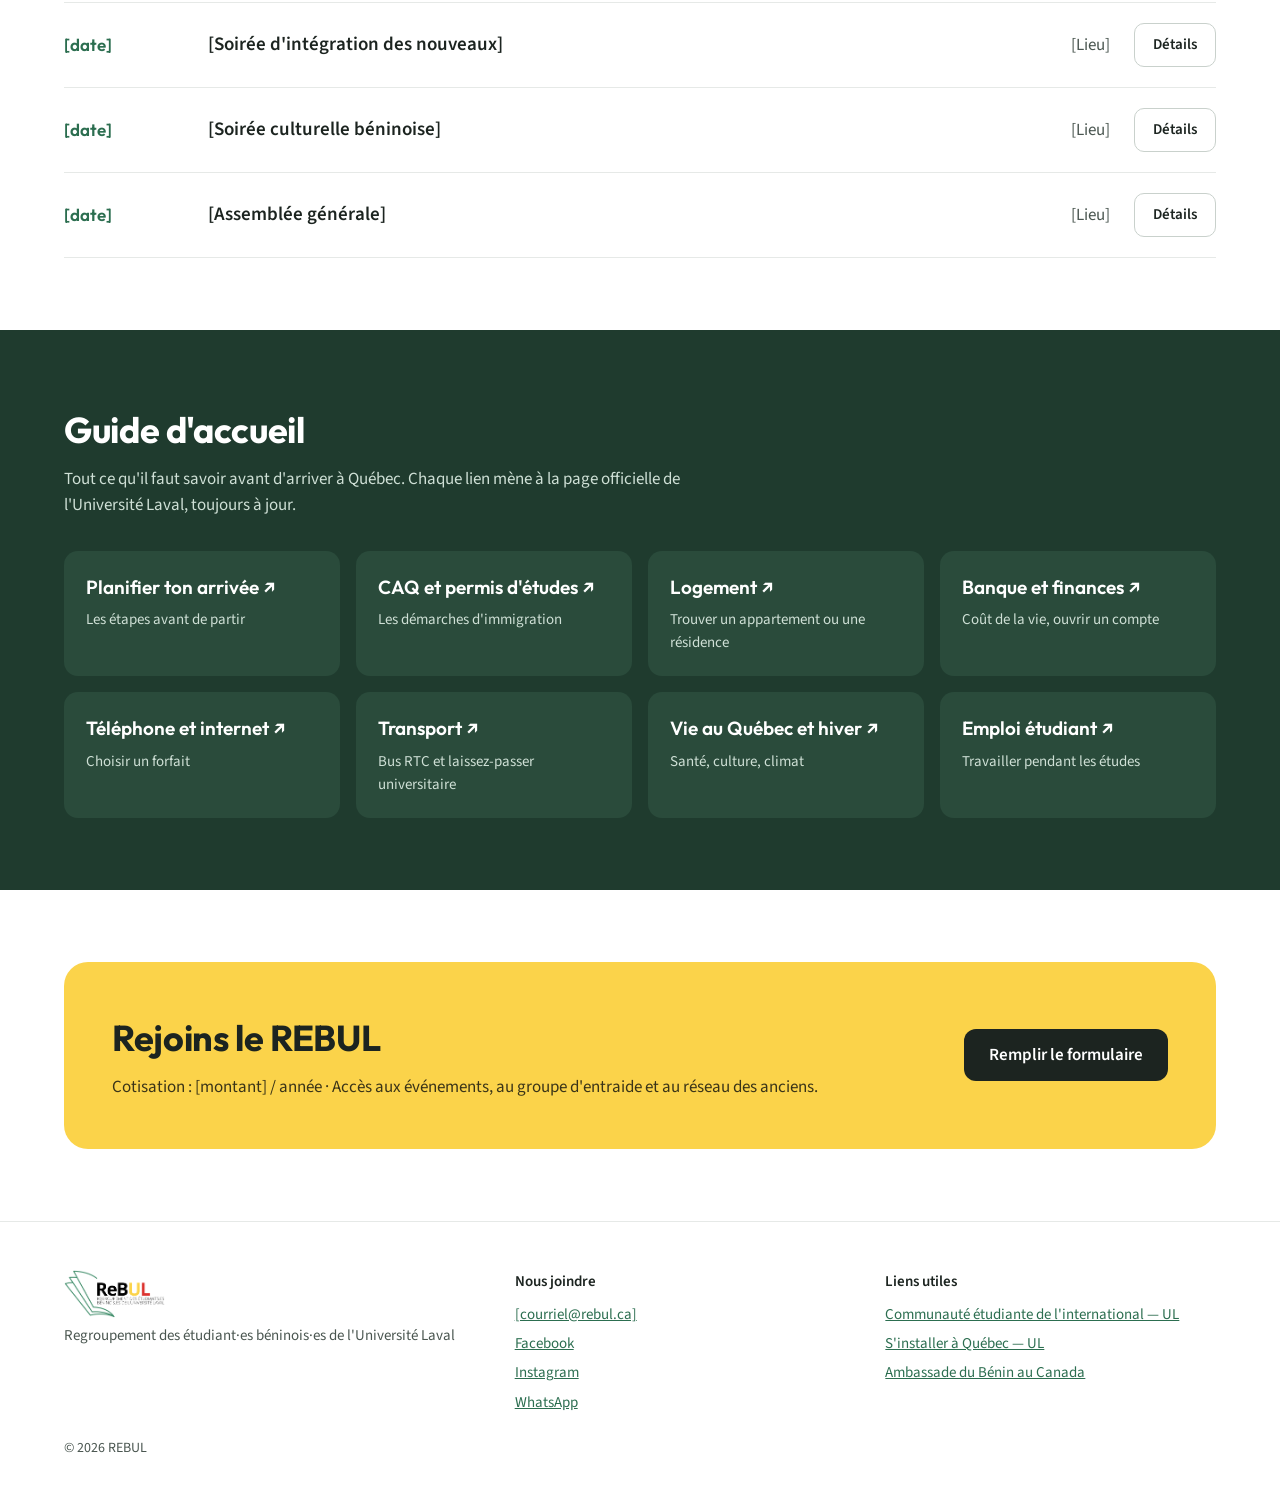
==== commit a8a59e8c: "Bureau : composition officielle (11 postes)" ====
--- a/index.html
+++ b/index.html
@@ -28,7 +28,7 @@
       <a href="#contact">Contact</a>
     </nav>
     <div class="actions">
-      <a href="#adhesion" class="btn btn-plein">Devenir membre</a>
+      <a href="devenir-membre.html" class="btn btn-plein">Devenir membre</a>
     </div>
   </div>
 </header>
@@ -41,7 +41,7 @@
         <h1>Ta communauté béninoise à l'Université Laval</h1>
         <p class="muted">On accueille les nouveaux, on organise des événements et on fait rayonner la culture béninoise sur le campus.</p>
         <div class="boutons">
-          <a href="#adhesion" class="btn btn-lg btn-plein">Devenir membre</a>
+          <a href="devenir-membre.html" class="btn btn-lg btn-plein">Devenir membre</a>
           <a href="#guide" class="btn btn-lg btn-contour">J'arrive à Québec</a>
         </div>
       </div>
@@ -99,9 +99,15 @@
           <p class="muted">[Programme d'études]</p>
         </article>
         <article class="membre">
-          <div class="membre-photo"><span aria-hidden="true">[AB]</span><img src="bureau-vice-president.jpg" alt="Photo de [Prénom Nom]" onerror="this.remove()"></div>
-          <h3>[Prénom Nom]</h3>
-          <p class="role">Vice-président·e</p>
+          <div class="membre-photo"><span aria-hidden="true">[AB]</span><img src="bureau-adjoint-presidence.jpg" alt="Photo de [Prénom Nom]" onerror="this.remove()"></div>
+          <h3>[Prénom Nom]</h3>
+          <p class="role">Adjoint·e à la présidence</p>
+          <p class="muted">[Programme d'études]</p>
+        </article>
+        <article class="membre">
+          <div class="membre-photo"><span aria-hidden="true">[AB]</span><img src="bureau-vp-externe.jpg" alt="Photo de [Prénom Nom]" onerror="this.remove()"></div>
+          <h3>[Prénom Nom]</h3>
+          <p class="role">Vice-président·e externe</p>
           <p class="muted">[Programme d'études]</p>
         </article>
         <article class="membre">
@@ -111,21 +117,45 @@
           <p class="muted">[Programme d'études]</p>
         </article>
         <article class="membre">
-          <div class="membre-photo"><span aria-hidden="true">[AB]</span><img src="bureau-tresorier.jpg" alt="Photo de [Prénom Nom]" onerror="this.remove()"></div>
-          <h3>[Prénom Nom]</h3>
-          <p class="role">Trésorier·ère</p>
-          <p class="muted">[Programme d'études]</p>
-        </article>
-        <article class="membre">
-          <div class="membre-photo"><span aria-hidden="true">[AB]</span><img src="bureau-communication.jpg" alt="Photo de [Prénom Nom]" onerror="this.remove()"></div>
-          <h3>[Prénom Nom]</h3>
-          <p class="role">Responsable communication</p>
-          <p class="muted">[Programme d'études]</p>
-        </article>
-        <article class="membre">
-          <div class="membre-photo"><span aria-hidden="true">[AB]</span><img src="bureau-evenements.jpg" alt="Photo de [Prénom Nom]" onerror="this.remove()"></div>
-          <h3>[Prénom Nom]</h3>
-          <p class="role">Responsable événements</p>
+          <div class="membre-photo"><span aria-hidden="true">[AB]</span><img src="bureau-vp-evenementiel.jpg" alt="Photo de [Prénom Nom]" onerror="this.remove()"></div>
+          <h3>[Prénom Nom]</h3>
+          <p class="role">Vice-président·e à l'événementiel</p>
+          <p class="muted">[Programme d'études]</p>
+        </article>
+        <article class="membre">
+          <div class="membre-photo"><span aria-hidden="true">[AB]</span><img src="bureau-vp-finances.jpg" alt="Photo de [Prénom Nom]" onerror="this.remove()"></div>
+          <h3>[Prénom Nom]</h3>
+          <p class="role">Vice-président·e aux finances</p>
+          <p class="muted">[Programme d'études]</p>
+        </article>
+        <article class="membre">
+          <div class="membre-photo"><span aria-hidden="true">[AB]</span><img src="bureau-adjoint-finances.jpg" alt="Photo de [Prénom Nom]" onerror="this.remove()"></div>
+          <h3>[Prénom Nom]</h3>
+          <p class="role">Adjoint·e vice-président·e aux finances</p>
+          <p class="muted">[Programme d'études]</p>
+        </article>
+        <article class="membre">
+          <div class="membre-photo"><span aria-hidden="true">[AB]</span><img src="bureau-vp-communication.jpg" alt="Photo de [Prénom Nom]" onerror="this.remove()"></div>
+          <h3>[Prénom Nom]</h3>
+          <p class="role">Vice-président·e à la communication</p>
+          <p class="muted">[Programme d'études]</p>
+        </article>
+        <article class="membre">
+          <div class="membre-photo"><span aria-hidden="true">[AB]</span><img src="bureau-adjoint-communication.jpg" alt="Photo de [Prénom Nom]" onerror="this.remove()"></div>
+          <h3>[Prénom Nom]</h3>
+          <p class="role">Adjoint·e vice-président·e à la communication</p>
+          <p class="muted">[Programme d'études]</p>
+        </article>
+        <article class="membre">
+          <div class="membre-photo"><span aria-hidden="true">[AB]</span><img src="bureau-commissaire-1.jpg" alt="Photo de [Prénom Nom]" onerror="this.remove()"></div>
+          <h3>[Prénom Nom]</h3>
+          <p class="role">Commissaire aux comptes</p>
+          <p class="muted">[Programme d'études]</p>
+        </article>
+        <article class="membre">
+          <div class="membre-photo"><span aria-hidden="true">[AB]</span><img src="bureau-commissaire-2.jpg" alt="Photo de [Prénom Nom]" onerror="this.remove()"></div>
+          <h3>[Prénom Nom]</h3>
+          <p class="role">Commissaire aux comptes</p>
           <p class="muted">[Programme d'études]</p>
         </article>
       </div>
@@ -212,14 +242,14 @@
     </div>
   </section>
 
-  <section id="adhesion" class="section">
+  <section id="rejoindre" class="section">
     <div class="wrap">
       <div class="bandeau">
         <div>
           <h2 class="h2">Rejoins le REBUL</h2>
           <p>Cotisation : [montant] / année · Accès aux événements, au groupe d'entraide et au réseau des anciens.</p>
         </div>
-        <a href="#adhesion" class="btn btn-lg btn-noir">Remplir le formulaire</a>
+        <a href="devenir-membre.html" class="btn btn-lg btn-noir">Remplir le formulaire</a>
       </div>
     </div>
   </section>
--- a/style.css
+++ b/style.css
@@ -101,7 +101,7 @@
 .valeur .barre { width: 40px; height: 6px; border-radius: 3px; }
 .valeur h3 { font-size: 22px; font-weight: 600; }
 
-.g-bureau { grid-template-columns: repeat(auto-fill, minmax(min(300px, 100%), 1fr)); gap: 28px; }
+.g-bureau { grid-template-columns: repeat(auto-fill, minmax(min(240px, 100%), 1fr)); gap: 28px; }
 #bureau { padding-top: 0; }
 .membre { display: flex; flex-direction: column; gap: 4px; }
 .membre-photo {
@@ -196,13 +196,25 @@
 .editeur textarea:focus { outline: none; }
 .admin-cote { flex: 1 1 280px; display: flex; flex-direction: column; gap: 12px; }
 .admin-cote h2 { font-size: 20px; font-weight: 600; }
-.pub { background: #fff; border-radius: 12px; padding: 14px 16px; display: flex; flex-direction: column; gap: 6px; }
-.pub b { font-weight: 600; }
-.pub div { display: flex; justify-content: space-between; align-items: center; font-size: 14px; color: var(--texte-2); }
+.publication { background: #fff; border-radius: 12px; padding: 14px 16px; display: flex; flex-direction: column; gap: 6px; }
+.publication b { font-weight: 600; }
+.publication div { display: flex; justify-content: space-between; align-items: center; font-size: 14px; color: var(--texte-2); }
 .etat { padding: 2px 10px; border-radius: 999px; font-weight: 600; }
 .etat-ok { background: #DDEFE5; color: var(--vert-fonce); }
 .etat-brouillon { background: #FDF0C2; color: #5C4A08; }
 .avis { background: #FDF0C2; color: #5C4A08; border-radius: 10px; padding: 12px 16px; font-size: 15px; }
+
+/* Adhésion */
+.inscription { display: flex; flex-wrap: wrap; gap: 48px; align-items: flex-start; }
+.inscription-intro { flex: 1 1 320px; display: flex; flex-direction: column; gap: 16px; }
+.inscription-intro h1 { font-size: clamp(34px, 5vw, 44px); line-height: 1.1; letter-spacing: -0.02em; }
+.inscription .panneau { flex: 999 1 480px; min-width: 0; }
+.avantages { margin: 0; padding-left: 20px; display: flex; flex-direction: column; gap: 6px; }
+.aide { font-size: 14px; color: var(--texte-2); }
+.consentement { align-items: flex-start; }
+.consentement input { margin-top: 3px; flex-shrink: 0; }
+.visuellement-cache { position: absolute; width: 1px; height: 1px; overflow: hidden; clip: rect(0 0 0 0); white-space: nowrap; }
+.depot:focus-within, #piece:focus + .depot { outline: 2px solid var(--vert); }
 
 @media (max-width: 600px) {
   .section { padding: 48px 0; }
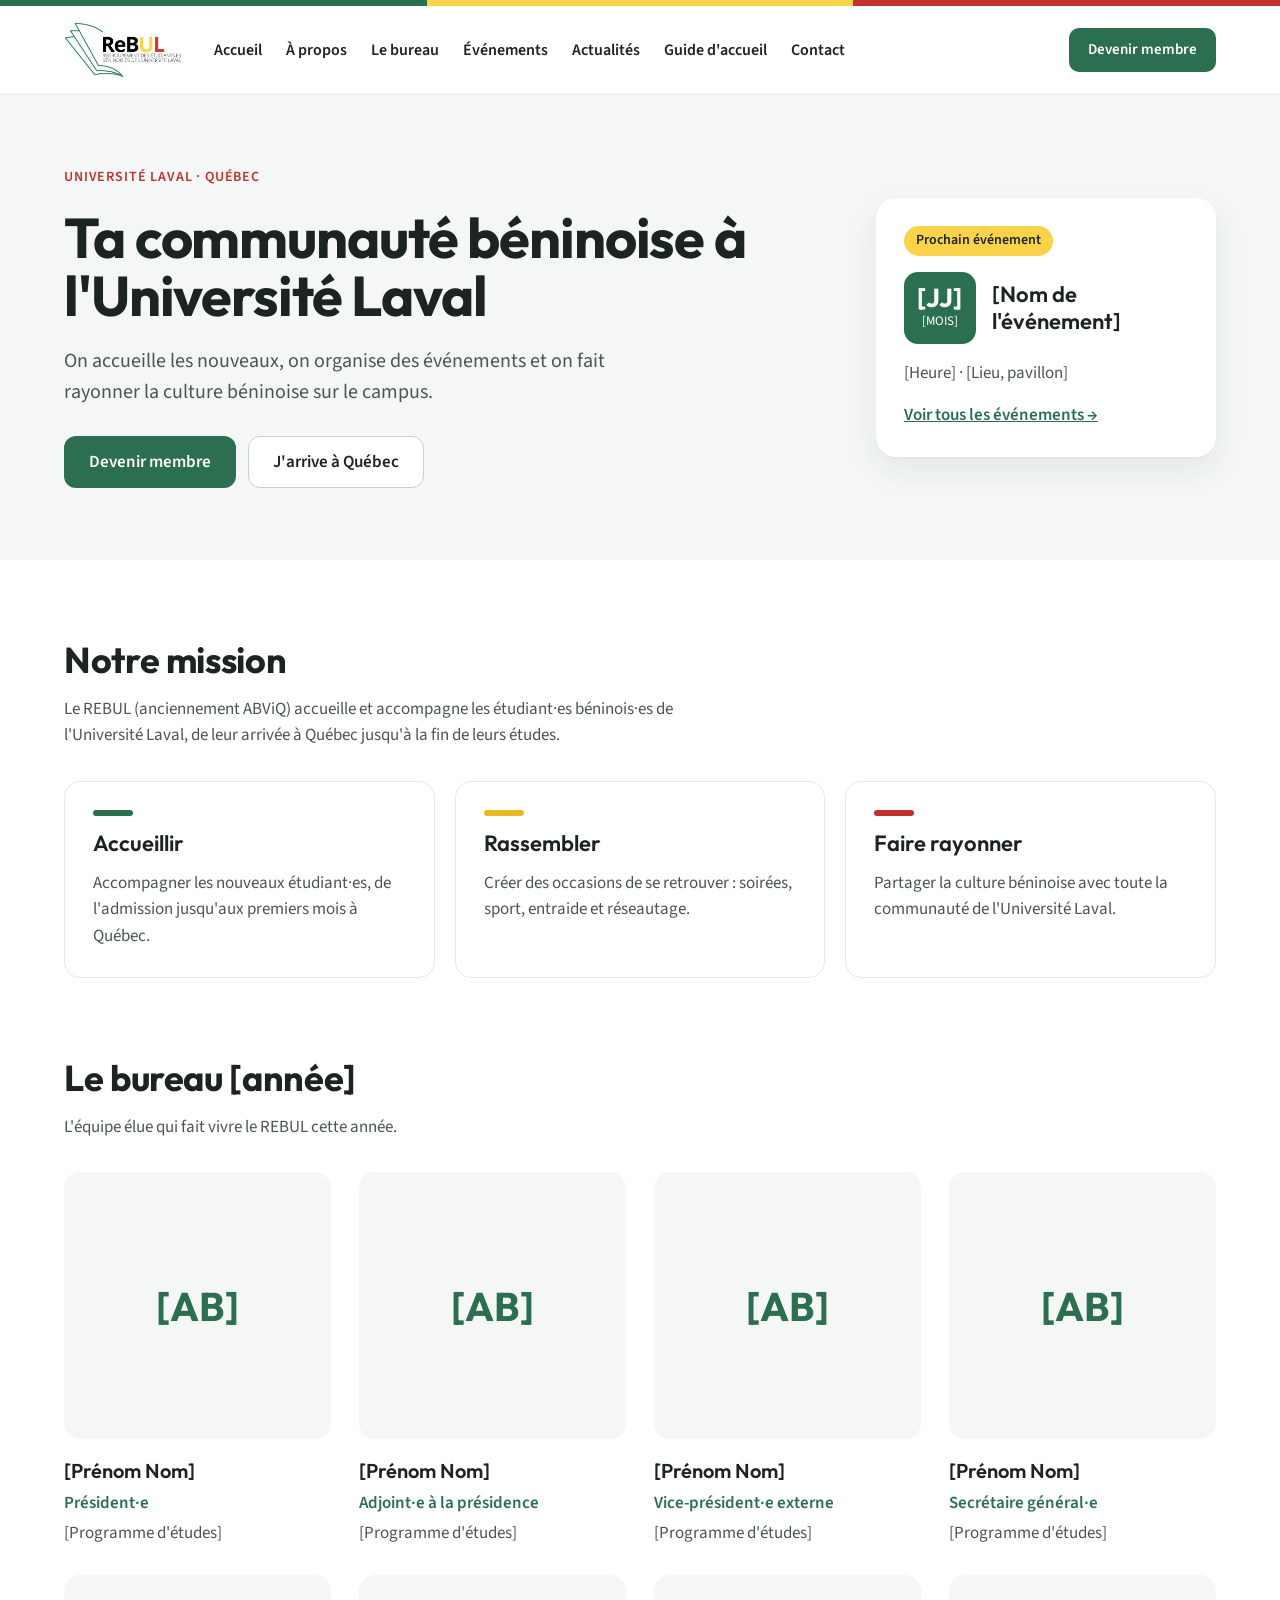
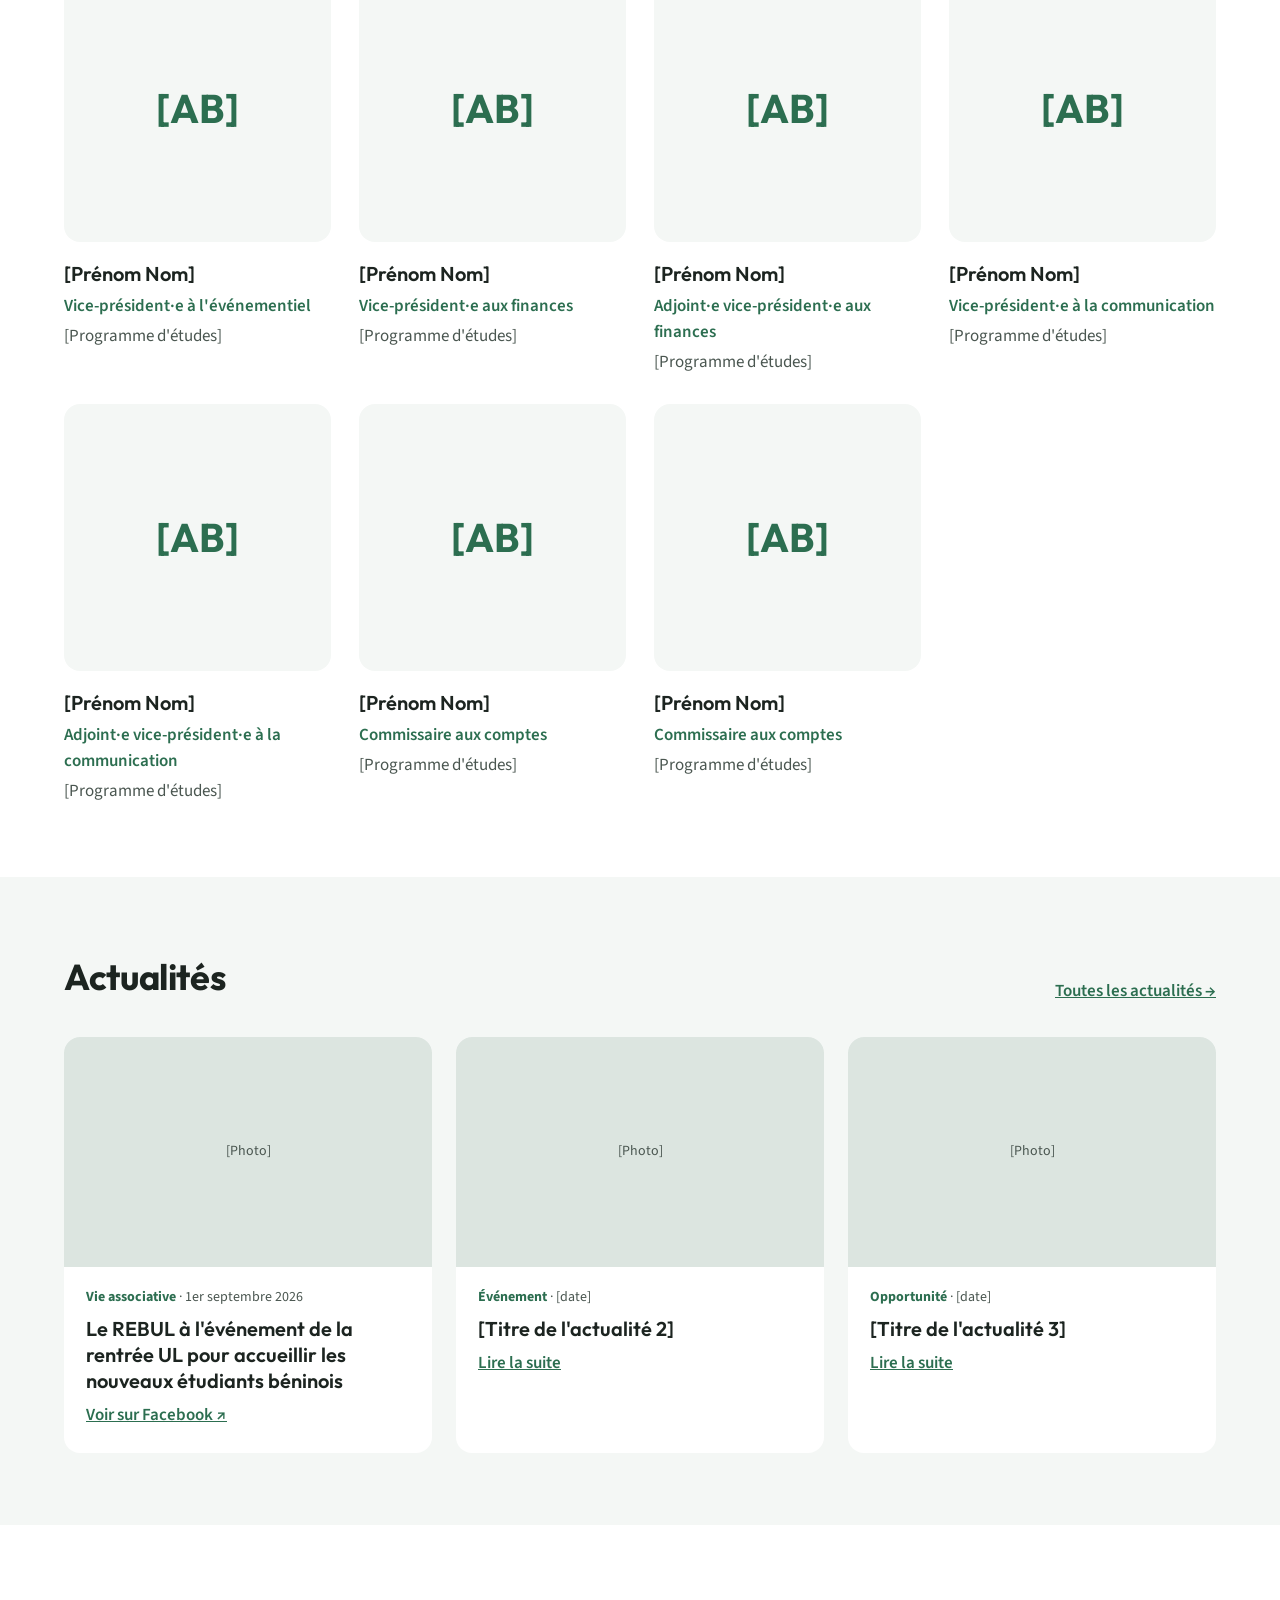
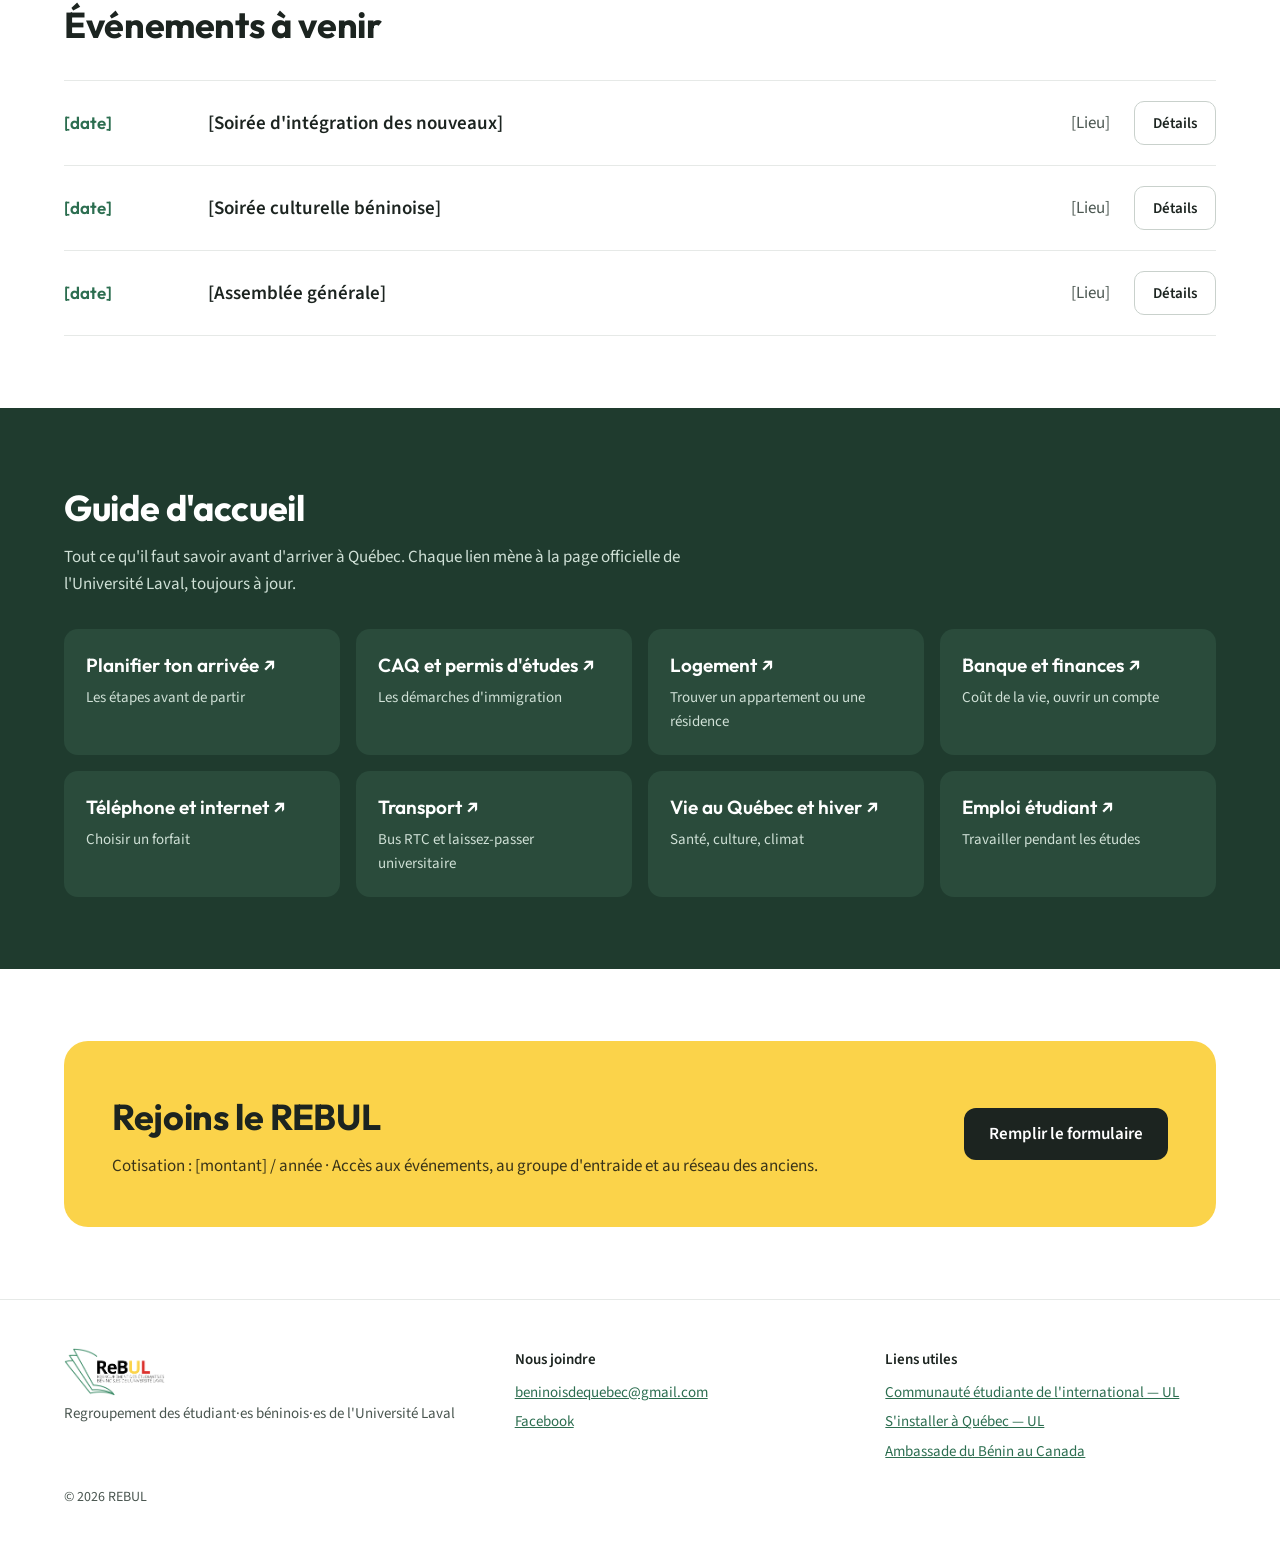
==== commit 0aa427a1: "Contenu reel : mission, courriel, Facebook, actualite de la rentree" ====
--- a/index.html
+++ b/index.html
@@ -61,7 +61,7 @@
     <div class="wrap">
       <div class="intro">
         <h2 class="h2">Notre mission</h2>
-        <p class="muted">[Phrase de mission de l'association, 1 à 2 lignes.]</p>
+        <p class="muted">Le REBUL (anciennement ABViQ) accueille et accompagne les étudiant·es béninois·es de l'Université Laval, de leur arrivée à Québec jusqu'à la fin de leurs études.</p>
       </div>
       <div class="grille g3">
         <div class="valeur">
@@ -172,9 +172,9 @@
         <article class="actu">
           <div class="photo">[Photo]</div>
           <div class="corps">
-            <p class="meta"><b>Vie associative</b> · [date]</p>
-            <h3>[Titre de l'actualité 1]</h3>
-            <a href="#actualites" class="lien-fort">Lire la suite</a>
+            <p class="meta"><b>Vie associative</b> · 1er septembre 2026</p>
+            <h3>Le REBUL à l'événement de la rentrée UL pour accueillir les nouveaux étudiants béninois</h3>
+            <a href="https://www.facebook.com/people/ABViQ-Association-des-B%C3%A9ninoises-de-la-Ville-de-Qu%C3%A9bec/100064823704709/" target="_blank" rel="noopener" class="lien-fort">Voir sur Facebook ↗</a>
           </div>
         </article>
         <article class="actu">
@@ -264,10 +264,8 @@
       </div>
       <div class="col">
         <h3>Nous joindre</h3>
-        <a href="mailto:[courriel@rebul.ca]">[courriel@rebul.ca]</a>
-        <a href="#">Facebook</a>
-        <a href="#">Instagram</a>
-        <a href="#">WhatsApp</a>
+        <a href="mailto:beninoisdequebec@gmail.com">beninoisdequebec@gmail.com</a>
+        <a href="https://www.facebook.com/people/ABViQ-Association-des-B%C3%A9ninoises-de-la-Ville-de-Qu%C3%A9bec/100064823704709/" target="_blank" rel="noopener">Facebook</a>
       </div>
       <div class="col">
         <h3>Liens utiles</h3>
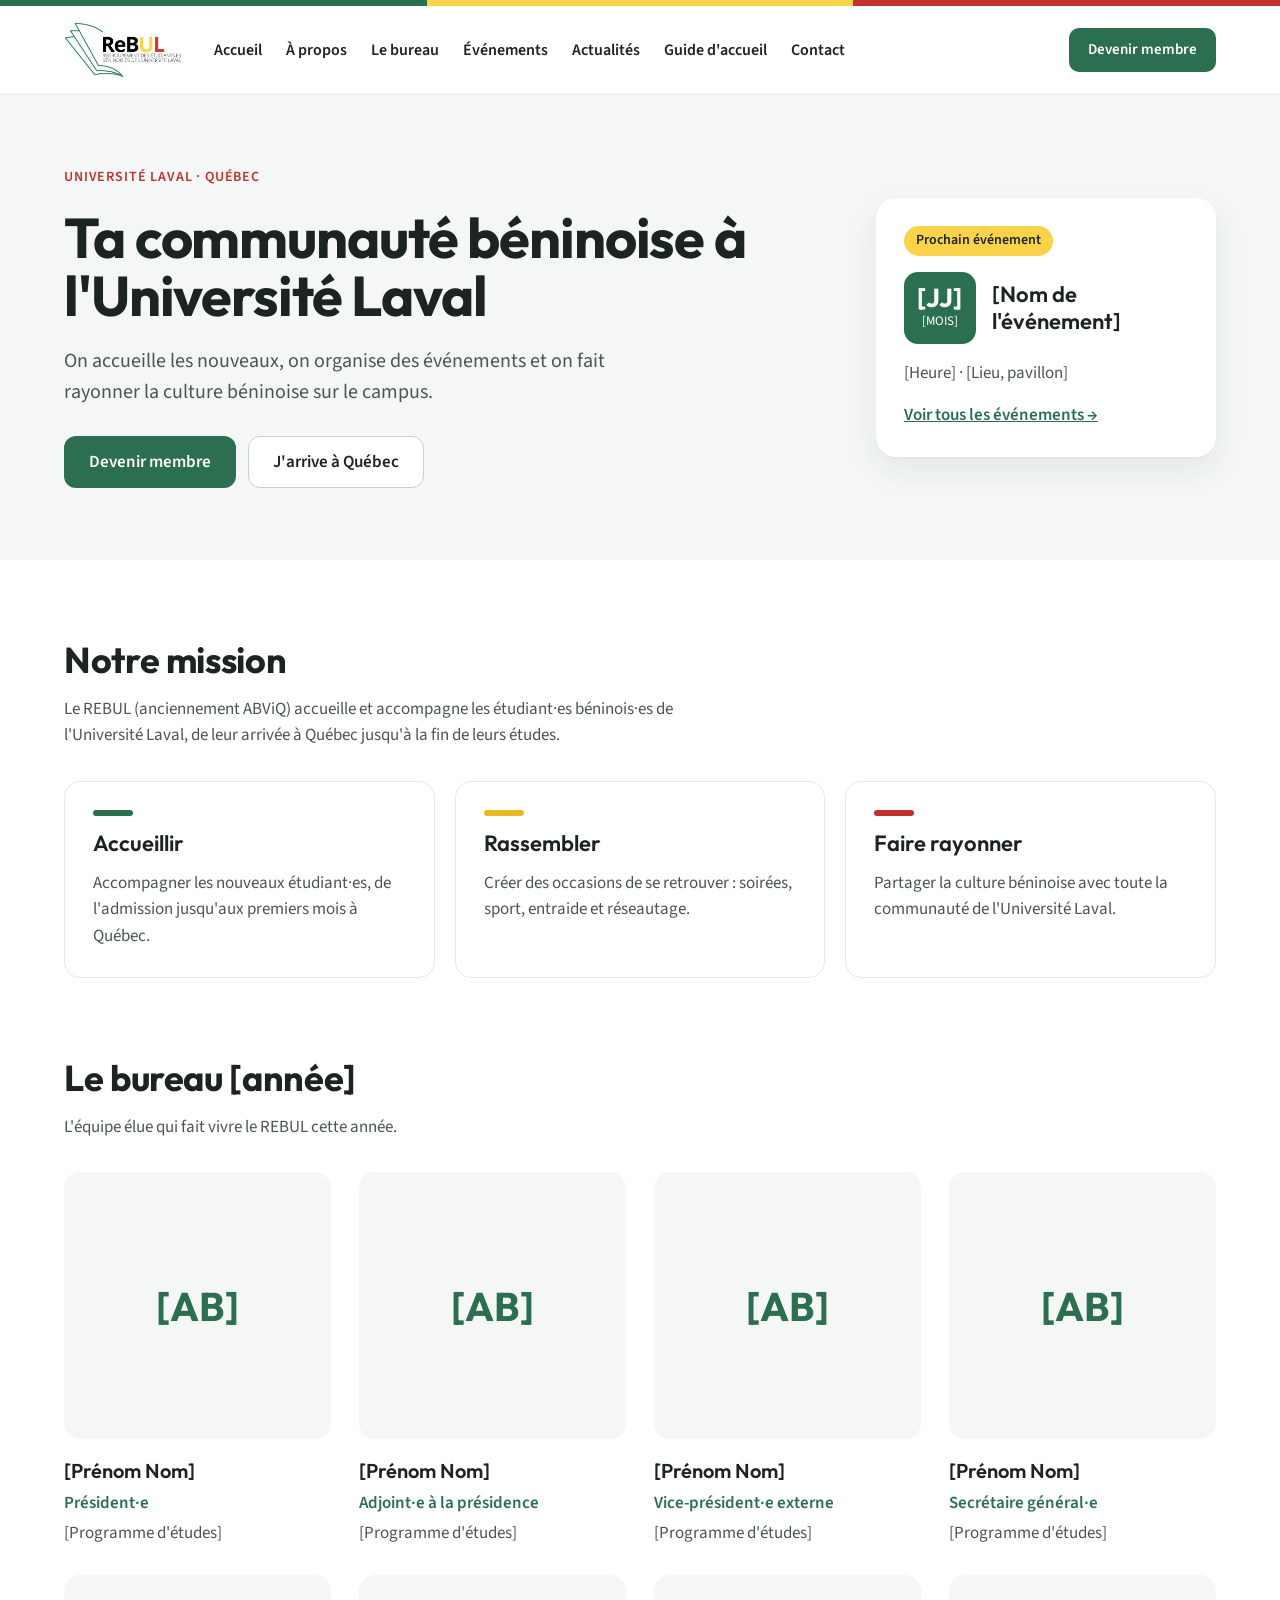
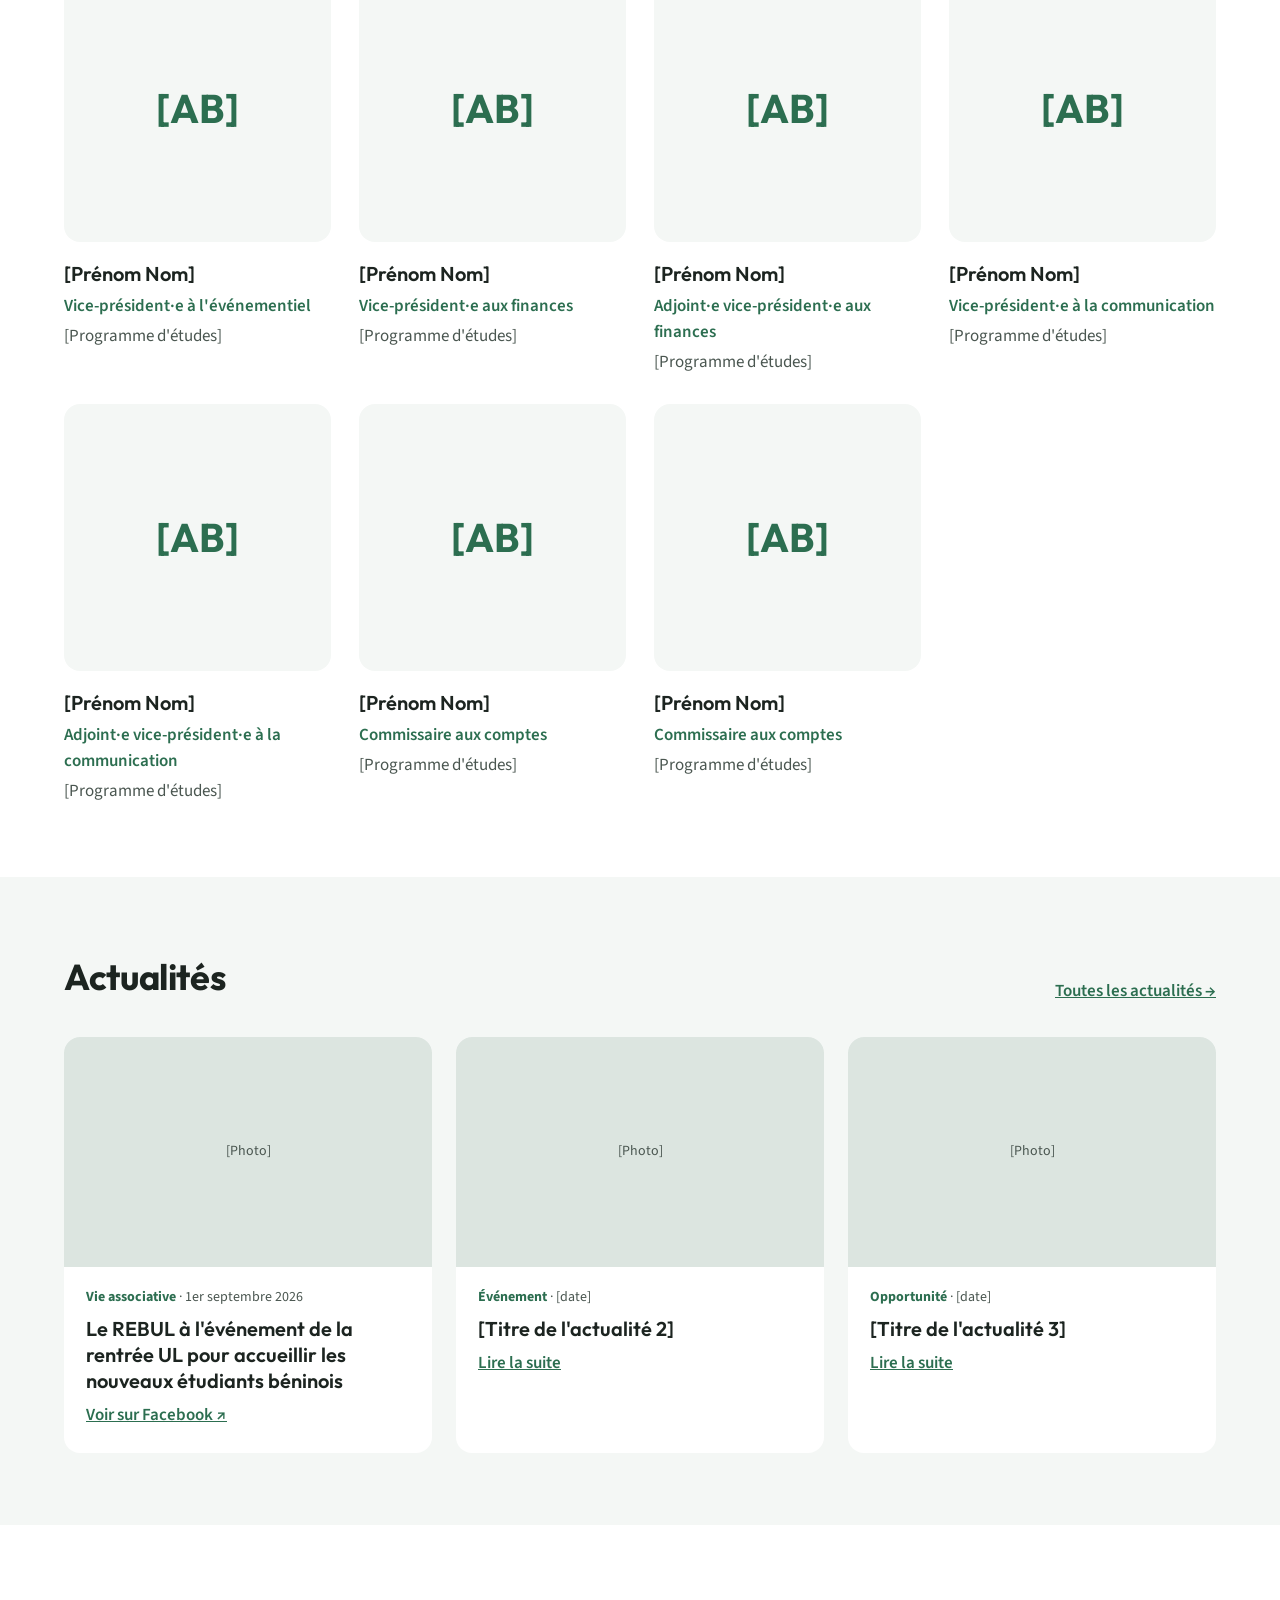
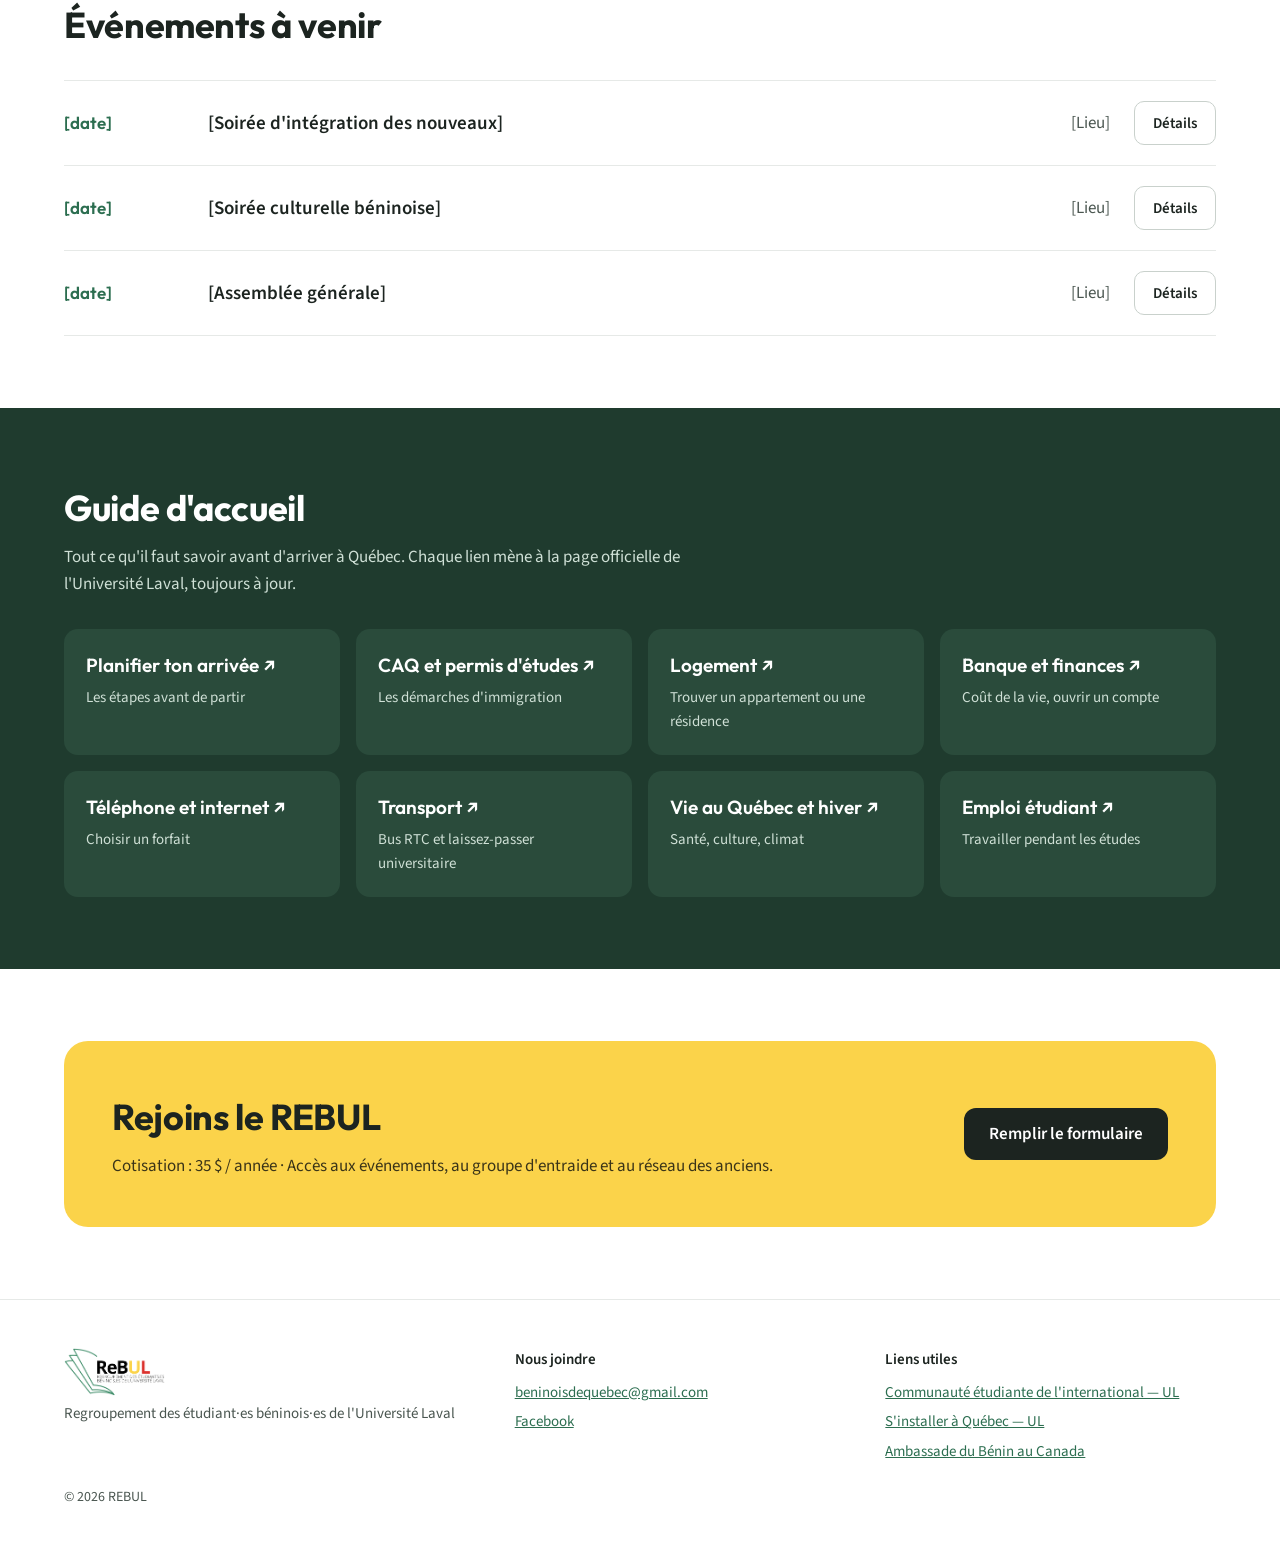
==== commit df7e9ed8: "Communiques + envoi aux membres (maquette), cotisation 35 $" ====
--- a/index.html
+++ b/index.html
@@ -247,7 +247,7 @@
       <div class="bandeau">
         <div>
           <h2 class="h2">Rejoins le REBUL</h2>
-          <p>Cotisation : [montant] / année · Accès aux événements, au groupe d'entraide et au réseau des anciens.</p>
+          <p>Cotisation : 35 $ / année · Accès aux événements, au groupe d'entraide et au réseau des anciens.</p>
         </div>
         <a href="devenir-membre.html" class="btn btn-lg btn-noir">Remplir le formulaire</a>
       </div>
--- a/style.css
+++ b/style.css
@@ -222,3 +222,5 @@
   .connexion .gauche { padding: 40px 24px; }
   .connexion .gauche h1 { font-size: 34px; }
 }
+
+.envoi { border-top: 1px solid var(--bord); padding-top: 18px; display: flex; flex-direction: column; gap: 4px; }
